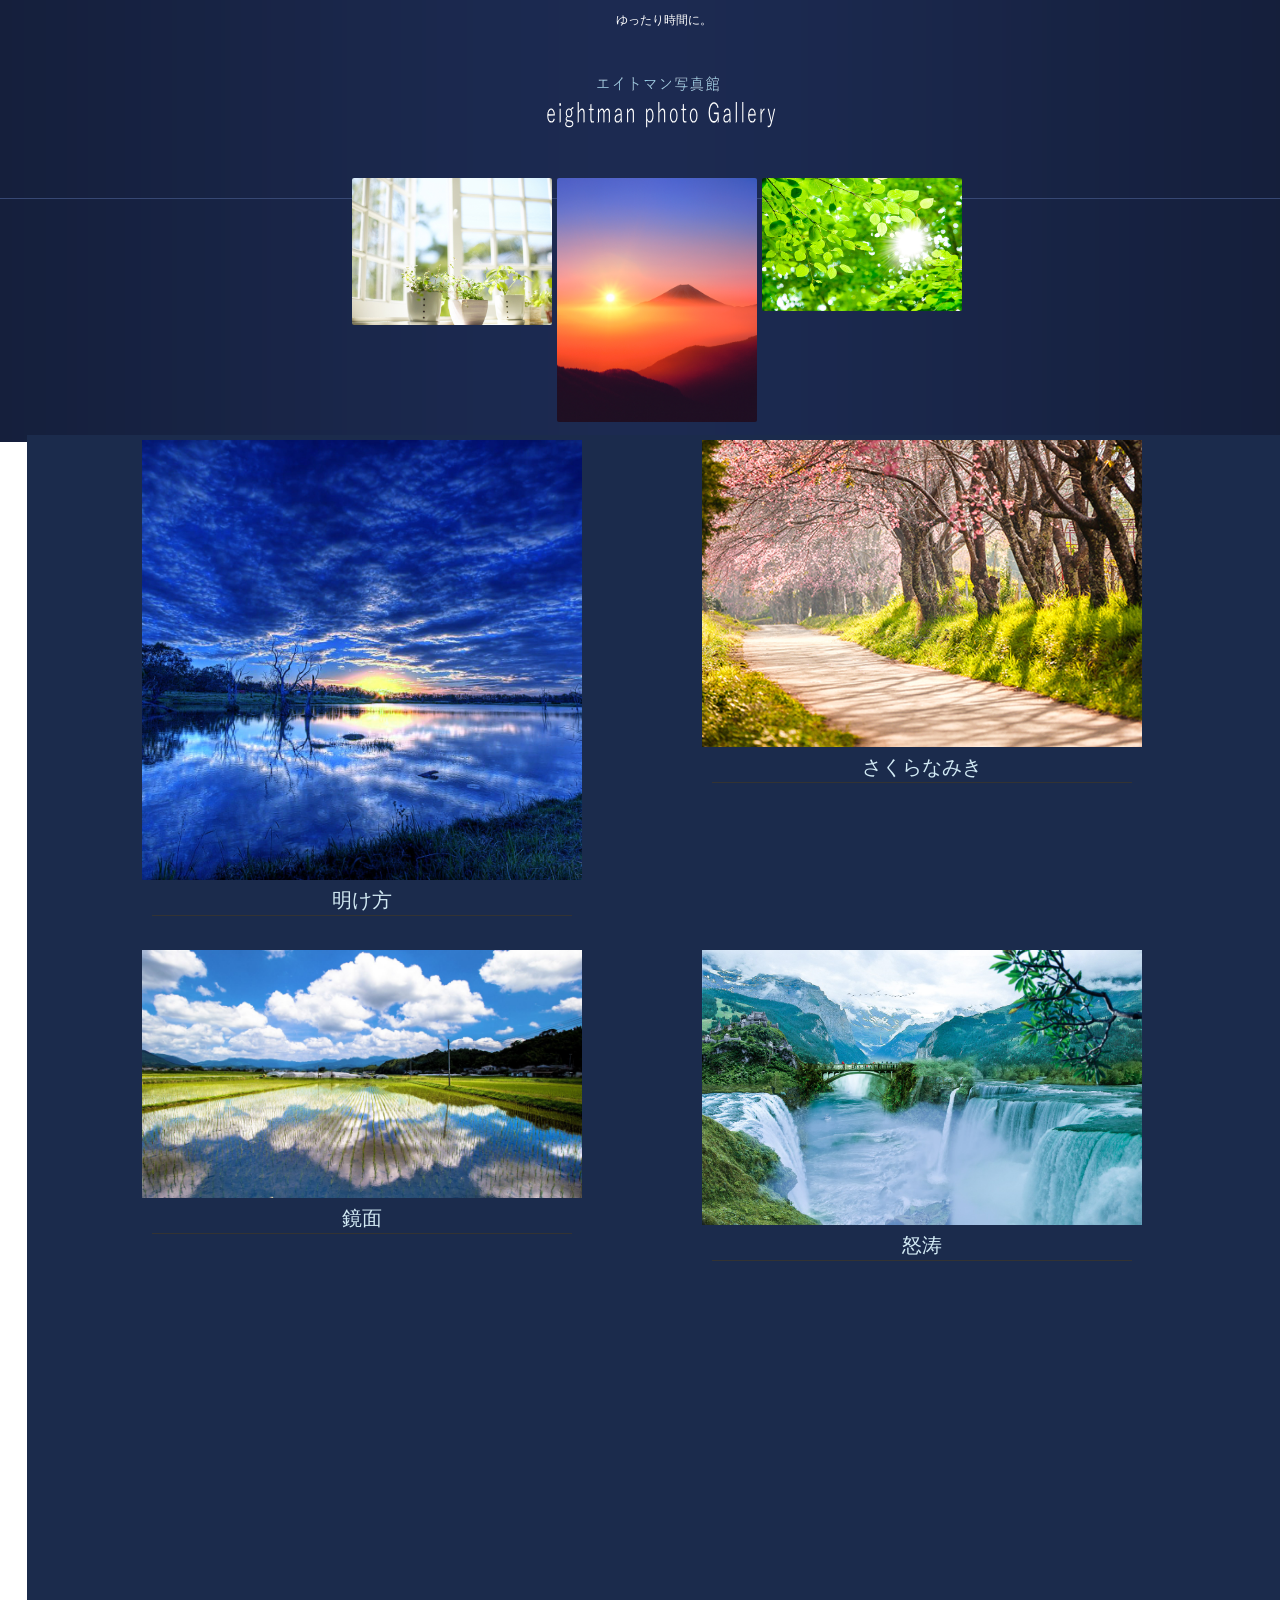
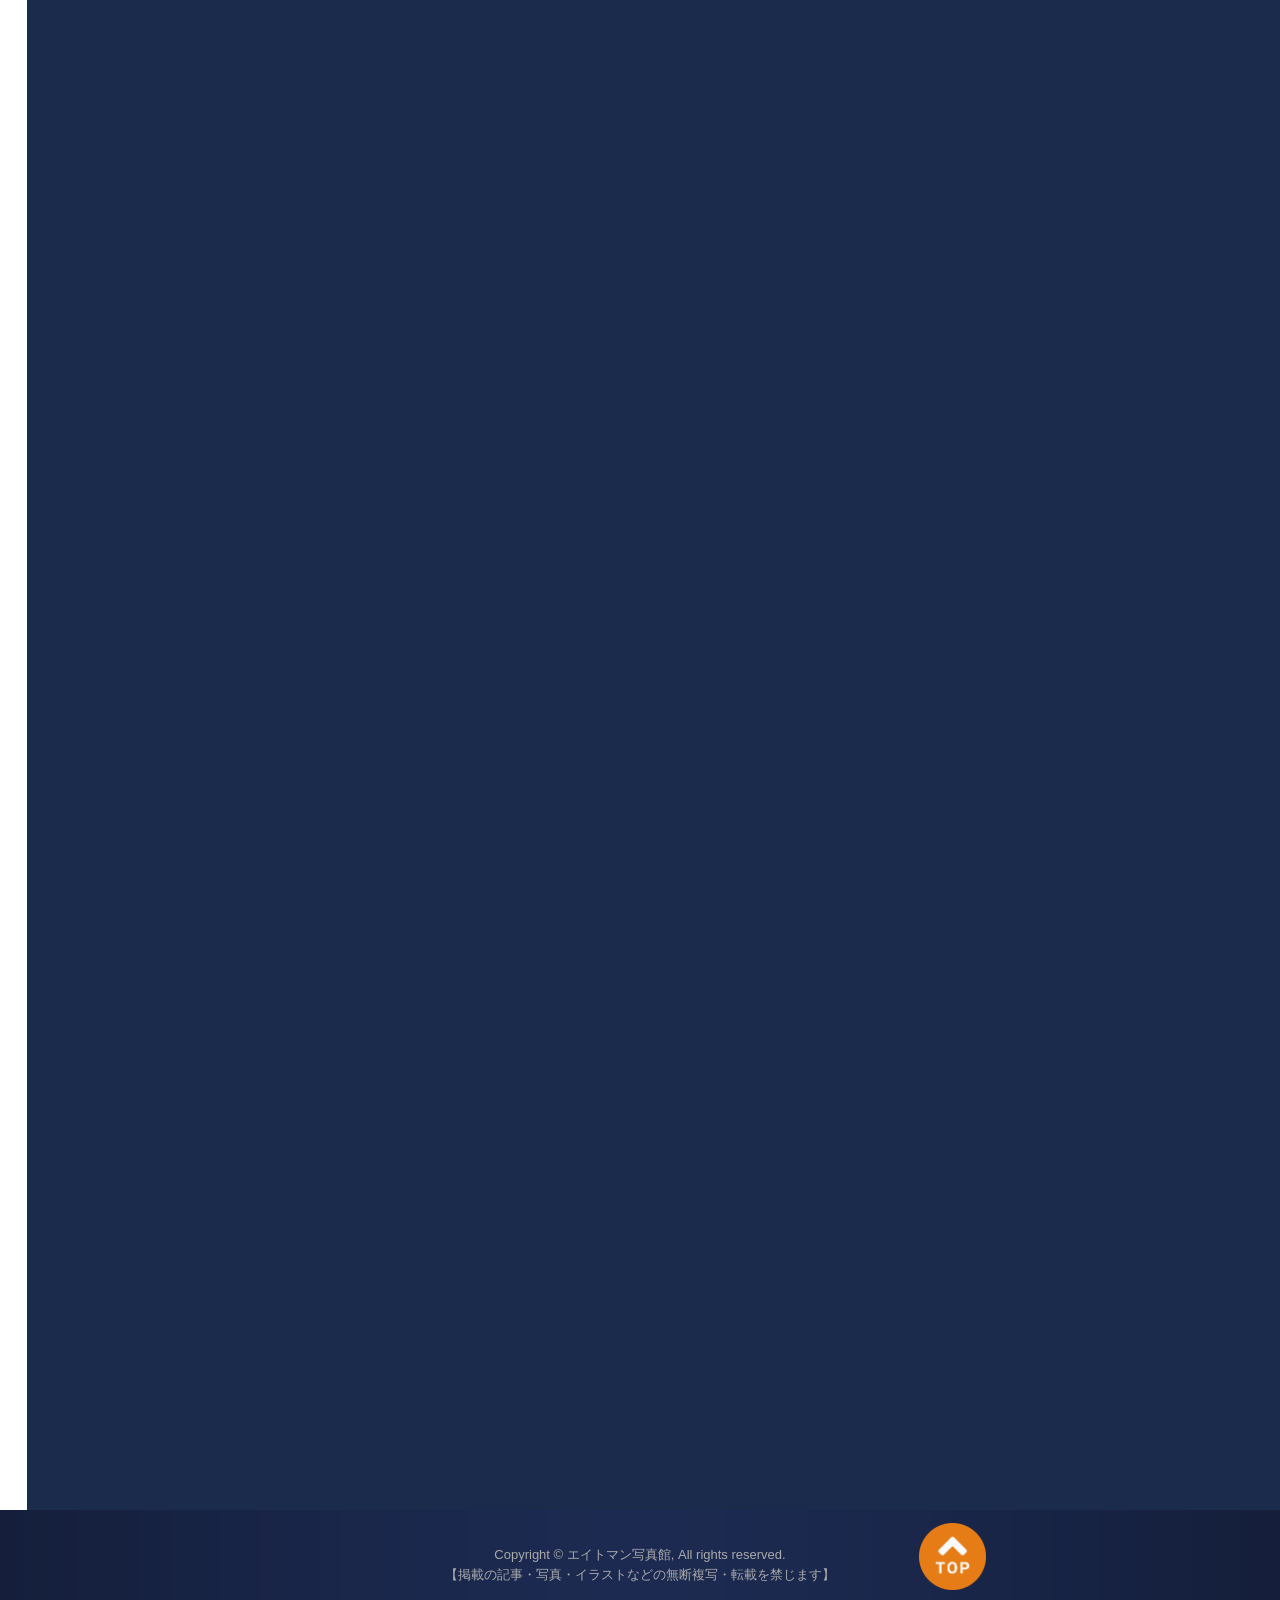
==== index.html @ d645a697 "Add files via upload" ====
<!DOCTYPE html>
<html lang="ja">
<head>
<meta charset="UTF-8">
<meta name="viewport" content="width=device-width, initial-scale=1">
<title>エイトマン写真館 | ゆったり時間に。</title><!--[if lt IE 9]>
<script src="html5.js" type="text/javascript"></script>
<![endif]-->
<script type="text/javascript" src="img/jquery.min.js"></script>
<link rel="stylesheet" type="text/css" href="img/hpb-carousel.css">
<script type="text/javascript" src="img/jquery.bxslider.js"></script> <script><!--
jQuery(function(){jQuery( '#hpb-carousel-list-spb-photo-motion-1' ).bxSlider({ pager: false, controls: false, captions: true, auto: false, ticker: true, maxSlides: 3, slideWidth: 200, slideMargin: 5, speed: 20000 });});
--></script>
<link rel="stylesheet" type="text/css" media="all" href="img/jquery.fs.boxer.css"><script type="text/javascript" src="img/jquery.fs.boxer.min.js"></script> <script type="text/javascript" src="img/masonry.pkgd.min.js"></script> <script type="text/javascript" src="img/imagesloaded.pkgd.min.js"></script> <script><!--
jQuery(function(){
var $container=jQuery('#grid-sp-item-gallery-1');
$container.imagesLoaded(function(){
$container.masonry({
itemSelector: '.item-gallery-item',
columnWidth: '.item-gallery-item',
transitionDuration: '0'
});
});
});
jQuery(function() {
jQuery('.item-gallery-boxer').boxer({
});
});
--></script>
<link rel="stylesheet" type="text/css" href="style.css"></head>
<body class="basic2 home" id="hpb-sp-20-0020-43">
<div id="page" class="site">
<header id="masthead" class="site-header sp-part-top sp-header2" role="banner">
<div id="masthead-inner" class="sp-part-top sp-header-inner">
<div id="sp-site-branding2-1" class="sp-part-top sp-site-branding2">
<h1 class="site-title sp-part-top sp-site-title" id=""><a href="index.html">エイトマン写真館</a></h1>
<h2 class="site-description sp-part-top sp-catchphrase" id="">ゆったり時間に。</h2>
<div class="extra sp-part-top sp-site-branding-extra" style="min-height: 20px" id="sp-site-branding-extra-1"></div></div>
<div id="spb-photo-motion-1" class="sp-part-top sp-photo-motion">
<div id="hpb-carousel-spb-photo-motion-1" class="carousel-ticker" data-base-height="250">
<ul id="hpb-carousel-list-spb-photo-motion-1">
  <li><a><img src="img/11004008937.jpg" alt="" title=""></a> 
  <li><a><img src="img/11076001992.jpg" alt="" title=""></a> 
  <li><a><img src="img/11076003414.jpg" alt="" title=""></a> 
  <li><a><img src="img/11076004075.jpg" alt="" title=""></a> 
  <li><a><img src="img/11076009669.jpg" alt="" title=""></a> 
  <li><a><img src="img/28144009241.jpg" alt="" title=""></a> 
  <li><a><img src="img/28144086661.jpg" alt="" title=""></a> </ul></div></div></div></header>
<div id="main" class="site-main sp-part-top sp-main">
<div id="contenthead" class="sp-part-top sp-content-header">
<div id="sp-item-gallery-1" class="grid sp-part-top sp-item-gallery">
<ul id="grid-sp-item-gallery-1">
  <li class="item-gallery-item">
  <div class="item-gallery-photo"><a class="item-gallery-boxer item-gallery-link" href="il20260919212730/img/image.jpg" title="明け方"><img class="item-gallery-thumbnail" src="il20260919212730/img/image.jpg" alt="明け方"></a> </div>
  <p class="item-gallery-title">明け方</p>
  <p class="item-gallery-content"></p>
  <li class="item-gallery-item">
  <div class="item-gallery-photo"><a class="item-gallery-boxer item-gallery-link" href="il20260919212730/img/image1.jpg" title="さくらなみき"><img class="item-gallery-thumbnail" src="il20260919212730/img/image1.jpg" alt="さくらなみき"></a> </div>
  <p class="item-gallery-title">さくらなみき</p>
  <p class="item-gallery-content"></p>
  <li class="item-gallery-item">
  <div class="item-gallery-photo"><a class="item-gallery-boxer item-gallery-link" href="il20260919212730/img/image2.jpg" title="鏡面"><img class="item-gallery-thumbnail" src="il20260919212730/img/image2.jpg" alt="鏡面"></a> </div>
  <p class="item-gallery-title">鏡面</p>
  <p class="item-gallery-content"></p>
  <li class="item-gallery-item">
  <div class="item-gallery-photo"><a class="item-gallery-boxer item-gallery-link" href="il20260919212730/img/image3.jpg" title="怒涛"><img class="item-gallery-thumbnail" src="il20260919212730/img/image3.jpg" alt="怒涛"></a> </div>
  <p class="item-gallery-title">怒涛</p>
  <p class="item-gallery-content"></p></ul></div></div>
<div id="main-inner">
<div id="primary" class="content-area">
<div id="content" class="site-content sp-part-top sp-content page-toppage" role="main"></div></div></div></div>
<footer id="colophon" class="site-footer sp-part-top sp-footer2" role="contentinfo">
<div id="colophon-inner" class="sp-part-top sp-footer-inner"><a style="display: block" href="#spb-photo-motion-1"><img id="sp-image-1" src="img/top_cta.png" class="sp-part-top sp-image"></a>
<div id="sp-block-container-1" class="sp-part-top sp-block-container">
<p class="copyright paragraph">Copyright &copy; エイトマン写真館, All rights reserved.<br>
【掲載の記事・写真・イラストなどの無断複写・転載を禁じます】</p></div></div></footer></div><script type="text/javascript" src="navigation.js"></script></body></html>
---- img/hpb-carousel.css ----
/** �X���C�_�[�X�^�C�� **/

.carousel-ticker .bx-wrapper{
	position: relative;
	margin: 0px;
	padding: 0;
	*zoom: 1;
}

.carousel-ticker .bx-wrapper img{
	max-width: 100%;
	display: block;
	border-radius: 2px;
}

.carousel-ticker .bx-wrapper{
	background: transparent;
	padding:10px 10px 10px 10px;
}

.carousel-ticker .bx-viewport{
	background: transparent;
}

.carousel-ticker .bx-wrapper .bx-viewport ul{
	padding:0px;
	margin:0px;
}

.carousel-ticker .bx-wrapper .bx-viewport ul li{
	background:none;
	padding: 0px;
	margin: 0px;
}

.carousel-ticker .bx-wrapper .bx-pager,
.carousel-ticker .bx-wrapper .bx-controls-auto{
	position: absolute;
	width: 100%;
	bottom: -30px;
}

.carousel-ticker .bx-wrapper .bxslider{
	margin:0px;
}

.carousel-ticker .bx-wrapper .bx-loading{
	min-height: 50px;
	background: url(bx_loader.gif) center center no-repeat #fff;
	height: 100%;
	width: 100%;
	position: absolute;
	top: 0;
	left: 0;
	z-index: 2000;
}

.carousel-ticker .bx-wrapper .bx-pager{
	text-align: center;
	font-size: .85em;
	font-family: Arial;
	font-weight: bold;
	color: #666;
	padding-top: 20px;
}

.carousel-ticker .bx-wrapper .bx-pager .bx-pager-item,
.carousel-ticker .bx-wrapper .bx-controls-auto .bx-controls-auto-item{
	display: inline-block;
	*zoom: 1;
	*display: inline;
}

.carousel-ticker .bx-wrapper .bx-pager.bx-default-pager a{
	background: #666;
	text-indent: -9999px;
	display: block;
	width: 10px;
	height: 10px;
	margin: 0 5px;
	outline: 0;
}

.carousel-ticker .bx-wrapper .bx-pager.bx-default-pager a:hover,
.carousel-ticker .bx-wrapper .bx-pager.bx-default-pager a.active{
	background: #000;
}

/* DIRECTION CONTROLS (NEXT / PREV) */

.carousel-ticker .bx-wrapper .bx-prev{
	left: 0px;
	background: url(controls.png) no-repeat 0 -32px;
}

.carousel-ticker .bx-wrapper .bx-next{
	right: 0px;
	background: url(controls.png) no-repeat -43px -32px;
}

.carousel-ticker .bx-wrapper .bx-prev:hover{
	background-position: 0 0;
}

.carousel-ticker .bx-wrapper .bx-next:hover{
	background-position: -43px 0;
}

.carousel-ticker .bx-wrapper .bx-controls-direction a{
	position: absolute;
	top: 50%;
	margin-top: -16px;
	outline: 0;
	width: 32px;
	height: 32px;
	text-indent: -9999px;
	z-index: 9999;
}

.carousel-ticker .bx-wrapper .bx-controls-direction a.disabled{
	display: none;
}

.carousel-ticker .bx-wrapper .bx-controls-auto{
	text-align: center;
}

.carousel-ticker .bx-wrapper .bx-controls-auto .bx-start{
	display: block;
	text-indent: -9999px;
	width: 10px;
	height: 11px;
	outline: 0;
	background: url(controls.png) -86px -11px no-repeat;
	margin: 0 3px;
}

.carousel-ticker .bx-wrapper .bx-controls-auto .bx-start:hover,
.carousel-ticker .bx-wrapper .bx-controls-auto .bx-start.active{
	background-position: -86px 0;
}

.carousel-ticker .bx-wrapper .bx-controls-auto .bx-stop{
	display: block;
	text-indent: -9999px;
	width: 9px;
	height: 11px;
	outline: 0;
	background: url(controls.png) -86px -44px no-repeat;
	margin: 0 3px;
}

.carousel-ticker .bx-wrapper .bx-controls-auto .bx-stop:hover,
.carousel-ticker .bx-wrapper .bx-controls-auto .bx-stop.active{
	background-position: -86px -33px;
}

.carousel-ticker .bx-wrapper .bx-controls.bx-has-controls-auto.bx-has-pager .bx-pager{
	text-align: left;
	width: 80%;
}

.carousel-ticker .bx-wrapper .bx-controls.bx-has-controls-auto.bx-has-pager .bx-controls-auto{
	right: 0;
	width: 35px;
}

.carousel-ticker .bx-wrapper .bx-caption{
	position: absolute;
	bottom: 0;
	left: 0;
	background: #f8f8f8;
	width: 100%;
}

.carousel-ticker .bx-wrapper .bx-caption span{
	color: #484848;
	font-family: Arial;
	display: block;
	padding: 5px;
	font-size:8px;
	text-align:center;
}
---- style.css ----
#colophon{
  background-color : #141e3a;
  background-image : url(img/back-01.png);
  background-repeat : repeat-y;
  background-position : center top;
}

#content{
  min-height : 50px;
}

#main{
  background-color : #ffffff;
  border-left-width : 1px;
  border-right-width : 1px;
  border-bottom-width : 1px;
  border-left-style : solid;
  border-right-style : solid;
  border-bottom-style : solid;
  border-left-color : #f1f1f1;
  border-right-color : #f1f1f1;
  border-bottom-color : #f1f1f1;
}

#masthead{
  background-color : #141e3a;
  background-image : url(img/back-01.png);
  background-repeat : repeat-y;
  background-position : center top;
  margin-bottom : 0px !important;
}

#sidebar1{
  padding-left : 15px;
}

#sidebar2{
  padding-right : 15px;
}

.entry-meta{
  padding-top : 0px;
  padding-left : 10px;
  padding-right : 10px;
  padding-bottom : 0px;
}

.screen-reader-text{
  display : none;
}

.sp-block-container{
  padding-top : 0px;
  padding-left : 0px;
  padding-right : 0px;
  padding-bottom : 0px;
}

.sp-block-container > h1{
  font-size : 2.4rem;
}

.sp-block-container > h2{
  font-size : 1.8rem;
}

.sp-block-container > h3{
  font-size : 1.5rem;
}

.sp-block-container > h4{
  font-size : 1.4rem;
}

.sp-block-container > h5{
  font-size : 1.3rem;
}

.sp-block-container > h6{
  font-size : 1.1rem;
}

.sp-block-container > hr{
  border-bottom-color : initial;
  color : #e2e2e2;
  margin-top : 25px;
  margin-left : 0px;
  margin-right : 0px;
  margin-bottom : 30px;
  border-top-width : 1px;
  border-left-width : medium;
  border-right-width : medium;
  border-bottom-width : medium;
  border-top-style : solid;
  border-left-style : none;
  border-right-style : none;
  border-bottom-style : none;
  border-top-color : #e2e2e2;
  border-left-color : initial;
  border-right-color : initial;
  border-bottom-color : initial;
  height : 1px;
}

.sp-block-container > p{
  font-size : 1.3rem;
  line-height : 1.5;
  text-align : justify;
  padding-left : 0.1em;
  padding-right : 0.1em;
  margin-top : 0.5em;
  margin-bottom : 1.5em;
  text-justify : inter-ideograph;
}

.sp-block-container > p.indent{
  padding-left : 1em;
}

.sp-block-container > p.large{
  font-size : 1.2em;
}

.sp-bread-crumb div{
  padding-bottom : 10px;
  margin-top : 10px;
  margin-right : 10px;
  width : auto;
  display : inline-block;
}

.sp-button{
  width : 122px;
}

.sp-button a{
  text-decoration : none;
  text-align : center;
  padding-top : 6px;
  padding-left : 0px;
  padding-right : 0px;
  padding-bottom : 6px;
  border-top-width : 1px;
  border-left-width : 1px;
  border-right-width : 1px;
  border-bottom-width : 1px;
  border-top-style : solid;
  border-left-style : solid;
  border-right-style : solid;
  border-bottom-style : solid;
  border-top-color : #f0f0f0;
  border-left-color : #f0f0f0;
  border-right-color : #f0f0f0;
  border-bottom-color : #f0f0f0;
  border-top-left-radius : 5px 5px;
  border-top-right-radius : 5px 5px;
  border-bottom-right-radius : 5px 5px;
  border-bottom-left-radius : 5px 5px;
  height : 100%;
  display : block;
  box-sizing : border-box;
}

.sp-button a:hover{
  border-top-width : 1px;
  border-left-width : 1px;
  border-right-width : 1px;
  border-bottom-width : 1px;
  border-top-style : solid;
  border-left-style : solid;
  border-right-style : solid;
  border-bottom-style : solid;
  border-top-color : #d8d8d8;
  border-left-color : #d8d8d8;
  border-right-color : #d8d8d8;
  border-bottom-color : #d8d8d8;
}

.sp-column.accordion > .column-label h3::after{
  border-top-width : 5px;
  border-left-width : 6px;
  border-right-width : 6px;
  border-top-style : solid;
  border-left-style : solid;
  border-right-style : solid;
  border-top-color : rgba(255, 255, 255, 0.45);
  border-left-color : transparent;
  border-right-color : transparent;
  width : 0px;
  height : 0px;
  display : block;
  position : absolute;
  top : 0.5em;
  right : 0px;
  content : "";
}

.sp-column.toggled-on > .column-label h3::after{
  display : none;
}

.sp-column.toggled-on > .column-label h3::before{
  border-left-width : 6px;
  border-right-width : 6px;
  border-bottom-width : 5px;
  border-left-style : solid;
  border-right-style : solid;
  border-bottom-style : solid;
  border-left-color : transparent;
  border-right-color : transparent;
  border-bottom-color : rgba(255, 255, 255, 0.45);
  width : 0px;
  height : 0px;
  display : block;
  position : absolute;
  top : 0.5em;
  right : 0px;
  content : "";
}

.sp-column > .column-body{
  padding-top : 5px;
  padding-left : 5px;
  padding-right : 5px;
  padding-bottom : 5px;
}

.sp-definition-list > dd{
  margin-left : 94px;
  margin-bottom : 25px;
}

.sp-definition-list > dt{
  padding-top : 5px;
  padding-left : 25px;
  padding-right : 0px;
  padding-bottom : 5px;
  margin-bottom : 10px;
}

.sp-form input{
  font-size : 1.4rem;
  font-family : "ヒラギノ角ゴ Pro W3", "Hiragino Kaku Gothic Pro", "メイリオ", Meiryo, Osaka, "ＭＳ Ｐゴシック", "MS PGothic", Arial, sans-serif;
}

.sp-form input[type="date"]{
  padding-top : 5px;
  padding-left : 5px;
  padding-right : 5px;
  padding-bottom : 5px;
  width : 90%;
}

.sp-form input[type="radio"]{
  vertical-align : middle;
  width : 20px;
}

.sp-form input[type="submit"]{
  font-size : 1.4rem;
  color : #ffffff;
  background-color : #192547;
  padding-top : 5px;
  padding-left : 15px;
  padding-right : 15px;
  padding-bottom : 5px;
  margin-top : 15px;
  border-top-width : 1px;
  border-left-width : 1px;
  border-right-width : 1px;
  border-bottom-width : 1px;
  border-top-style : solid;
  border-left-style : solid;
  border-right-style : solid;
  border-bottom-style : solid;
  border-top-color : #192547;
  border-left-color : #192547;
  border-right-color : #192547;
  border-bottom-color : #192547;
  width : auto;
  min-width : 100px;
  float : left;
  position : relative;
  cursor : pointer;
}

.sp-form input[type="text"]{
  padding-top : 5px;
  padding-left : 5px;
  padding-right : 5px;
  padding-bottom : 5px;
  width : 90%;
}

.sp-form table{
  border-top-width : 1px;
  border-left-width : 1px;
  border-top-style : solid;
  border-left-style : solid;
  border-top-color : #000000;
  border-left-color : #000000;
  width : 100%;
  border-collapse : collapse;
  border-spacing : 0px 0px;
}

.sp-form td{
  color : #000000;
  background-color : #ffffff;
  padding-top : 5px;
  padding-left : 18px;
  padding-right : 18px;
  padding-bottom : 5px;
  border-right-width : 1px;
  border-bottom-width : 1px;
  border-right-style : solid;
  border-bottom-style : solid;
  border-right-color : #000000;
  border-bottom-color : #000000;
  width : auto;
}

.sp-form textarea{
  font-size : 1.4rem;
  font-family : "ヒラギノ角ゴ Pro W3", "Hiragino Kaku Gothic Pro", "メイリオ", Meiryo, Osaka, "ＭＳ Ｐゴシック", "MS PGothic", Arial, sans-serif;
  padding-top : 5px;
  padding-left : 5px;
  padding-right : 5px;
  padding-bottom : 5px;
  width : 90%;
  height : 150px;
}

.sp-form th{
  font-weight : normal;
  color : #000000;
  background-color : #f4f4f4;
  text-align : left;
  padding-top : 5px;
  padding-left : 18px;
  padding-right : 18px;
  padding-bottom : 5px;
  border-right-width : 1px;
  border-bottom-width : 1px;
  border-right-style : solid;
  border-bottom-style : solid;
  border-right-color : #000000;
  border-bottom-color : #000000;
  width : auto;
  min-width : 50px;
}

.sp-google-map{
  max-width : 100%;
  word-wrap : normal;
}

.sp-google-map img{
  max-width : none !important;
}

.sp-item-gallery.grid > ul > li{
  overflow : hidden;
}

.sp-item-gallery.masonry > ul > li{
  height : auto !important;
}

.sp-item-gallery > ul > li > div img.item-gallery-thumbnail{
  max-width : 100%;
}

.sp-list{
  padding-right : 1em;
  margin-bottom : 1.5em;
  list-style-position : inside;
}

.sp-list > li{
  text-align : justify;
  padding-top : 6px;
  padding-bottom : 6px;
  margin-top : 0px;
  margin-left : 0px;
  margin-right : 0px;
  margin-bottom : 0px;
  text-justify : inter-ideograph;
}

.sp-page-title > h1{
  font-size : 1.8rem;
  font-weight : bold;
}

.sp-part-top{
  display : block;
  position : relative;
  box-sizing : border-box;
}

.sp-part-top:not(table)::after{
  clear : both;
  display : table;
  content : "";
}

.sp-site-branding2 .site-description{
  font-size : 1rem;
  font-weight : normal;
  color : #929292;
}

.sp-site-navigation{
  color : black;
  background-color : white;
}

.sp-site-navigation .menu-toggle{
  display : none;
  cursor : pointer;
}

.sp-site-navigation.vertical{
  font-size : 1.3rem;
  border-top-width : 1px;
  border-bottom-width : 1px;
  border-top-style : solid;
  border-bottom-style : solid;
  border-top-color : #d2c9b8;
  border-bottom-color : #d2c9b8;
  width : 100%;
}

.sp-site-navigation.vertical ul{
  line-height : 30px;
  padding-top : 0px;
  padding-left : 0px;
  padding-right : 0px;
  padding-bottom : 0px;
  margin-top : 0px;
  margin-left : 0px;
  margin-right : 0px;
  margin-bottom : 0px;
  list-style-type : none;
  list-style-position : outside;
}

.sp-site-navigation.vertical ul li.current-menu-ancestor > a{
  color : #ffffff;
  background-color : rgba(0, 0, 0, 0.3);
}

.sp-site-navigation.vertical ul li.current-menu-item > a{
  color : #ffffff;
  background-color : rgba(0, 0, 0, 0.3);
}

.sp-site-navigation.vertical ul li.current_page_ancestor > a{
  color : #ffffff;
  background-color : rgba(0, 0, 0, 0.3);
}

.sp-site-navigation.vertical ul li.current_page_item > a{
  color : #ffffff;
  background-color : rgba(0, 0, 0, 0.3);
}

.sp-site-navigation.vertical ul li > a{
  text-decoration : none;
  padding-top : 10px;
  padding-left : 20px;
  padding-right : 20px;
  padding-bottom : 10px;
  display : block;
}

.sp-site-navigation.vertical ul li > a:active{
  color : #ffffff;
  background-color : rgba(0, 0, 0, 0.3);
}

.sp-site-navigation.vertical ul li > a:hover{
  color : #ffffff;
  background-color : rgba(0, 0, 0, 0.3);
}

.sp-site-navigation.vertical ul ul li > a{
  padding-top : 10px;
  padding-left : 40px;
  padding-right : 40px;
  padding-bottom : 10px;
}

.sp-site-navigation.vertical > ul{
  margin-top : 0px;
  margin-left : auto;
  margin-right : auto;
  margin-bottom : 0px;
  width : 100%;
}

.sp-site-navigation.vertical > ul > li{
  padding-top : 0px;
  padding-left : 0px;
  padding-right : 0px;
  padding-bottom : 0px;
  width : 100%;
}

.sp-site-navigation.vertical > ul > li:hover > ul{
  display : block;
}

.sp-table{
  margin-top : 5px;
  margin-left : auto;
  margin-right : auto;
  margin-bottom : 5px;
  border-top-width : 1px;
  border-left-width : 1px;
  border-top-style : solid;
  border-left-style : solid;
  border-top-color : #d8d8d8;
  border-left-color : #d8d8d8;
  width : 100%;
  display : table;
  border-collapse : collapse;
}

.sp-table > * > tr > td{
  padding-top : 5px;
  padding-left : 8px;
  padding-right : 8px;
  padding-bottom : 5px;
  border-right-width : 1px;
  border-bottom-width : 1px;
  border-right-style : solid;
  border-bottom-style : solid;
  border-right-color : #d8d8d8;
  border-bottom-color : #d8d8d8;
}

.sp-table > * > tr > th{
  padding-top : 5px;
  padding-left : 8px;
  padding-right : 8px;
  padding-bottom : 5px;
  border-right-width : 1px;
  border-bottom-width : 1px;
  border-right-style : solid;
  border-bottom-style : solid;
  border-right-color : #d8d8d8;
  border-bottom-color : #d8d8d8;
}

.sp-table > * > tr > th.col-title{
  background-color : rgba(0, 0, 0, 0.0625);
}

.sp-table > * > tr > th.row-title{
  background-color : rgba(0, 0, 0, 0.0625);
}

.sp-wp-post-list{
  padding-top : 0px;
  padding-left : 0px;
  padding-right : 0px;
  padding-bottom : 0px;
  margin-top : 2em;
  margin-left : 0px;
  margin-right : 0px;
  margin-bottom : 2em;
}

.sp-wp-post-list .navigation-post{
  margin-top : 0.67em;
}

.sp-wp-post-list .navigation-post .nav-next{
  margin-right : 10px;
  float : right;
}

.sp-wp-post-list .navigation-post .nav-previous{
  margin-left : 10px;
  float : left;
}

.sp-wp-post-list .navigation-post::after{
  clear : both;
  display : table;
  content : "";
}

.sp-wp-post-list .navigation-post > h1{
  display : none;
}

.sp-wp-post-list article{
  margin-top : 0px !important;
  margin-left : 10px !important;
  margin-right : 10px !important;
  margin-bottom : 25px !important;
}

.sp-wp-post-list > article{
  margin-top : 0.67em;
  margin-left : 0px;
  margin-right : 0px;
  margin-bottom : 0.67em;
}

.sp-wp-post-list > h3{
  background-color : #f4f4f4;
  background-image : none;
  background-repeat : repeat;
  background-attachment : scroll;
  background-position : 0% 0%;
  background-clip : border-box;
  background-origin : padding-box;
  background-size : auto auto;
}

a{
  color : #1c2a51;
  text-decoration : none;
  outline-width : medium;
  outline-style : none;
  outline-color : black;
}

a:active{
  color : #1c2a51;
  text-decoration : none;
}

a:focus{
  color : #1c2a51;
  text-decoration : underline;
}

a:link{
  color : #1c2a51;
  text-decoration : none;
}

a:visited{
  color : #1c2a51;
  text-decoration : none;
}

a:hover{
  color : #1c2a51;
  text-decoration : underline;
}

article{
  display : block;
}

aside{
  display : block;
}

body{
  font-size : 1.3rem;
  font-family : "ヒラギノ角ゴ Pro W3", "Hiragino Kaku Gothic Pro", "メイリオ", Meiryo, Osaka, "ＭＳ Ｐゴシック", "MS PGothic", Arial, sans-serif;
  line-height : 1.5;
  color : #888888;
  background-color : #ffffff;
  text-align : left;
  padding-top : 0px;
  padding-left : 0px;
  padding-right : 0px;
  padding-bottom : 0px;
  margin-top : 0px;
  margin-left : 0px;
  margin-right : 0px;
  margin-bottom : 0px;
  word-wrap : break-word;
}

details{
  display : block;
}

dl{
  margin-top : 0px;
  box-sizing : border-box;
}

figcaption{
  display : block;
}

figure{
  display : block;
}

footer{
  display : block;
}

h1{
  margin-top : 0px;
  box-sizing : border-box;
}

h2{
  margin-top : 0px;
  box-sizing : border-box;
}

h3{
  margin-top : 0px;
  box-sizing : border-box;
}

h4{
  margin-top : 0px;
  box-sizing : border-box;
}

h5{
  margin-top : 0px;
  box-sizing : border-box;
}

h6{
  margin-top : 0px;
  box-sizing : border-box;
}

header{
  display : block;
}

hgroup{
  display : block;
}

html{
  font-size : 62.5%;
}

main{
  display : block;
}

nav{
  display : block;
  box-sizing : border-box;
}

ol{
  margin-top : 0px;
  box-sizing : border-box;
}

p{
  margin-top : 0px;
  box-sizing : border-box;
}

section{
  display : block;
}

summary{
  display : block;
}

table{
  margin-top : 0px;
  box-sizing : border-box;
}

ul{
  margin-top : 0px;
  margin-left : 0px;
  margin-right : 0px;
  margin-bottom : 0px;
  box-sizing : border-box;
}

@media not screen, screen and (min-width: 569px) {

  #colophon{
    padding-top : 30px;
    padding-left : 0px;
    padding-right : 0px;
    padding-bottom : 10px;
    margin-top : 20px;
  }

  #colophon-inner{
    margin-top : 0px;
    margin-left : auto;
    margin-right : auto;
    margin-bottom : 0px;
    width : 800px;
    box-sizing : content-box;
  }

  #content {
  }

  #contenthead{
    margin-bottom : 30px;
  }

  #main{
    margin-top : 0px;
    margin-left : auto;
    margin-right : auto;
    margin-bottom : 0px;
    width : 800px;
    box-sizing : content-box;
  }

  #masthead{
    margin-bottom : 15px;
  }

  #masthead-inner{
    margin-top : 0px;
    margin-left : auto;
    margin-right : auto;
    margin-bottom : 0px;
    width : 800px;
    box-sizing : content-box;
  }

  #page{
    margin-top : 0px;
    margin-left : auto;
    margin-right : auto;
    margin-bottom : 0px;
    overflow : hidden;
  }

  .sp-google-map{
    width : 400px;
    min-height : 300px;
  }

  .sp-site-branding2{
    padding-top : 20px;
  }

  .sp-site-branding2 .extra{
    width : 50%;
    position : absolute;
    bottom : 0px;
    right : 0px;
  }

  .sp-site-branding2 .extra > p{
    font-size : 1.3rem;
    color : #929292;
    text-align : right;
    padding-top : 0px;
    padding-left : 0px;
    padding-right : 0px;
    padding-bottom : 0px;
    margin-top : 0px;
    margin-left : 0px;
    margin-right : 0px;
    margin-bottom : 0px;
  }

  .sp-site-branding2 .extra > p.indent{
    padding-left : 1em;
  }

  .sp-site-branding2 .extra > p.large{
    font-size : 1.5rem;
  }

  .sp-site-branding2 .site-description{
    text-align : right;
    width : 100%;
    height : auto;
    position : absolute;
    top : 15px;
  }

  .sp-site-branding2 .site-title{
    margin-top : 0px;
    margin-left : 0px;
    margin-right : 0px;
    margin-bottom : 0px;
    height : 66px;
    float : left;
  }

  .sp-site-branding2 .site-title a{
    height : 100%;
    display : block;
  }

  .sp-site-navigation.horizontal ul{
    padding-top : 0px;
    padding-left : 0px;
    padding-right : 0px;
    padding-bottom : 0px;
    margin-top : 0px;
    margin-left : 0px;
    margin-right : 0px;
    margin-bottom : 0px;
    list-style-type : none;
    list-style-position : outside;
  }

  .sp-site-navigation.horizontal ul li.current-menu-ancestor > a{
    color : #ffffff;
    background-color : rgba(0, 0, 0, 0.3);
  }

  .sp-site-navigation.horizontal ul li.current-menu-item > a{
    color : #ffffff;
    background-color : rgba(0, 0, 0, 0.3);
  }

  .sp-site-navigation.horizontal ul li.current_page_ancestor > a{
    color : #ffffff;
    background-color : rgba(0, 0, 0, 0.3);
  }

  .sp-site-navigation.horizontal ul li.current_page_item > a{
    color : #ffffff;
    background-color : rgba(0, 0, 0, 0.3);
  }

  .sp-site-navigation.horizontal ul li > a{
    text-decoration : none;
  }

  .sp-site-navigation.horizontal ul li > a:active{
    color : #ffffff;
    background-color : rgba(0, 0, 0, 0.3);
  }

  .sp-site-navigation.horizontal ul li > a:hover{
    color : #ffffff;
    background-color : rgba(0, 0, 0, 0.3);
  }

  .sp-site-navigation.horizontal ul ul{
    border-bottom-color : initial;
    background-color : #ffffff;
    border-top-width : 1px;
    border-left-width : 1px;
    border-right-width : 1px;
    border-bottom-width : medium;
    border-top-style : solid;
    border-left-style : solid;
    border-right-style : solid;
    border-bottom-style : none;
    border-top-color : #3c3f53;
    border-left-color : #3c3f53;
    border-right-color : #3c3f53;
    border-bottom-color : initial;
    width : auto;
    min-width : 150px;
    display : none;
    position : absolute;
    top : 100%;
    left : 0px;
    z-index : 9999;
  }

  .sp-site-navigation.horizontal ul ul li{
    border-bottom-width : 1px;
    border-bottom-style : solid;
    border-bottom-color : #3c3f53;
    width : 100%;
    white-space : nowrap;
  }

  .sp-site-navigation.horizontal ul ul li > a{
    padding-top : 5px;
    padding-left : 1em;
    padding-right : 1em;
    padding-bottom : 5px;
    display : block;
  }

  .sp-site-navigation.horizontal > ul::after{
    clear : both;
    display : table;
    content : "";
  }

  .sp-site-navigation.horizontal > ul > li{
    float : left;
    position : relative;
  }

  .sp-site-navigation.horizontal > ul > li:hover{
    position : relative;
  }

  .sp-site-navigation.horizontal > ul > li:hover > ul{
    display : block;
  }

  .sp-site-navigation.horizontal > ul > li > a{
    padding-top : 0.5em;
    padding-left : 2em;
    padding-right : 2em;
    padding-bottom : 0.5em;
    display : block;
  }

  .sp-site-navigation.minimal{
    text-align : center;
    margin-top : 0px;
    margin-left : auto;
    margin-right : auto;
    margin-bottom : 20px;
  }

  .sp-site-navigation.minimal ul{
    padding-top : 0px;
    padding-left : 0px;
    padding-right : 0px;
    padding-bottom : 0px;
    margin-top : 0px;
    margin-left : 0px;
    margin-right : 0px;
    margin-bottom : 0px;
    list-style-type : none;
    list-style-position : outside;
  }

  .sp-site-navigation.minimal ul li:last-child{
    margin-right : 0px;
  }

  .sp-site-navigation.minimal ul li > a:active{
    text-decoration : underline;
  }

  .sp-site-navigation.minimal ul li > a:hover{
    text-decoration : underline;
  }

  .sp-site-navigation.minimal > ul li{
    margin-right : 10px;
    display : inline;
  }

  .sp-site-navigation.minimal > ul ul{
    margin-left : 10px;
    display : inline;
  }

  .sp-yahoo-map{
    width : 400px;
    min-height : 300px;
  }

  body{
    min-width : 800px;
  }
}

@media not screen, screen and (min-width: 569px) {

  #content{
    width : 800px;
  }

  #contenthead{
    width : 800px;
  }
}

@media screen and (max-width: 568px) {

  #colophon{
    padding-top : 20px;
    padding-left : 10px;
    padding-right : 10px;
    padding-bottom : 20px;
  }

  #content{
    padding-top : 0px;
    padding-left : 10px;
    padding-right : 10px;
    padding-bottom : 0px;
    min-height : 50px;
  }

  #contenthead{
    margin-bottom : 20px;
  }

  #main{
    border-bottom-color : initial;
    border-top-width : medium;
    border-left-width : medium;
    border-right-width : medium;
    border-bottom-width : medium;
    border-top-style : none;
    border-left-style : none;
    border-right-style : none;
    border-bottom-style : none;
  }

  #sidebar1{
    padding-left : 0px;
  }

  #sidebar2{
    padding-right : 0px;
  }

  *{
    box-sizing : border-box;
  }

  .sp-block-container{
    padding-top : 0px;
    padding-left : 5px;
    padding-right : 5px;
    padding-bottom : 0px;
  }

  .sp-bread-crumb{
    padding-left : 10px;
    padding-right : 10px;
  }

  .sp-definition-list > dd{
    margin-left : 20px;
  }

  .sp-form input{
    width : 90%;
  }

  .sp-form input[type="submit"] {
  }

  .sp-form table{
    border-top-width : 1px;
    border-top-style : solid;
    border-top-color : #d8d8d8;
  }

  .sp-form td{
    width : auto;
    display : block;
  }

  .sp-form textarea{
    width : 90%;
  }

  .sp-form th{
    width : auto;
    display : block;
  }

  .sp-google-map{
    width : 100%;
    min-height : 300px;
  }

  .sp-image{
    max-width : 100%;
    height : auto;
  }

  .sp-site-branding2 .extra{
    padding-top : 5px;
  }

  .sp-site-branding2 .extra > p{
    font-size : 1rem;
    color : #929292;
    text-align : left;
    padding-top : 0px;
    padding-left : 10px;
    padding-right : 10px;
    padding-bottom : 0px;
    margin-top : 0px;
    margin-left : 0px;
    margin-right : 0px;
    margin-bottom : 0px;
    width : 100%;
  }

  .sp-site-branding2 .site-description{
    text-align : center;
  }

  .sp-site-branding2 .site-title{
    text-align : center;
  }

  .sp-site-navigation .menu-toggle{
    background-color : rgba(0, 0, 0, 0.3);
    padding-top : 10px;
    padding-left : 10px;
    padding-right : 10px;
    padding-bottom : 10px;
    margin-top : 0px;
    margin-left : 0px;
    margin-right : 0px;
    margin-bottom : 0px;
    cursor : pointer;
  }

  .sp-site-navigation ul{
    list-style-type : none;
    list-style-position : outside;
  }

  .sp-site-navigation.button-menu .menu-toggle{
    display : block;
  }

  .sp-site-navigation.button-menu ul ul{
    display : block;
  }

  .sp-site-navigation.button-menu ul.toggled-on{
    display : block;
  }

  .sp-site-navigation.button-menu > ul{
    display : none;
  }

  .sp-site-navigation.horizontal{
    padding-top : 0px;
    margin-top : 10px;
    position : relative;
  }

  .sp-site-navigation.horizontal ul{
    background-color : #ffffff;
    padding-top : 0px;
    padding-left : 0px;
    padding-right : 0px;
    padding-bottom : 0px;
    width : auto;
    height : auto;
  }

  .sp-site-navigation.horizontal ul li{
    padding-left : 0px;
    border-left-width : 0px;
    width : auto;
    float : none;
  }

  .sp-site-navigation.horizontal ul li.current-menu-ancestor > a{
    color : #ffffff;
    background-color : rgba(0, 0, 0, 0.3);
  }

  .sp-site-navigation.horizontal ul li.current-menu-item > a{
    color : #ffffff;
    background-color : rgba(0, 0, 0, 0.3);
  }

  .sp-site-navigation.horizontal ul li.current_page_ancestor > a{
    color : #ffffff;
    background-color : rgba(0, 0, 0, 0.3);
  }

  .sp-site-navigation.horizontal ul li.current_page_item > a{
    color : #ffffff;
    background-color : rgba(0, 0, 0, 0.3);
  }

  .sp-site-navigation.horizontal ul li > a{
    line-height : 24px;
    padding-top : 8px;
    padding-left : 25px;
    padding-right : 10px;
    padding-bottom : 7px;
    float : none;
    display : block;
  }

  .sp-site-navigation.horizontal ul li > a:active{
    color : #ffffff;
    background-color : rgba(0, 0, 0, 0.3);
  }

  .sp-site-navigation.horizontal ul li > a:hover{
    color : #ffffff;
    background-color : rgba(0, 0, 0, 0.3);
  }

  .sp-site-navigation.horizontal ul ul{
    border-bottom-color : initial;
    background-color : transparent;
    border-top-width : medium;
    border-left-width : medium;
    border-right-width : medium;
    border-bottom-width : medium;
    border-top-style : none;
    border-left-style : none;
    border-right-style : none;
    border-bottom-style : none;
    border-top-color : initial;
    border-left-color : initial;
    border-right-color : initial;
    border-bottom-color : initial;
    width : auto;
    min-width : 150px;
    display : block;
    position : relative;
    top : 100%;
    left : 0px;
    z-index : 9999;
  }

  .sp-site-navigation.horizontal ul ul li{
    border-bottom-color : initial;
    border-bottom-width : medium;
    border-bottom-style : none;
    border-bottom-color : initial;
  }

  .sp-site-navigation.horizontal ul ul li > a{
    border-bottom-color : initial;
    padding-top : 8px;
    padding-left : 50px;
    padding-right : 50px;
    padding-bottom : 8px;
    border-bottom-width : medium;
    border-bottom-style : none;
    border-bottom-color : initial;
  }

  .sp-site-navigation.minimal{
    text-align : center;
    margin-bottom : 20px;
  }

  .sp-site-navigation.minimal ul{
    padding-top : 0px;
    padding-left : 0px;
    padding-right : 0px;
    padding-bottom : 0px;
    margin-top : 0px;
    margin-left : 0px;
    margin-right : 0px;
    margin-bottom : 0px;
    list-style-type : none;
    list-style-position : outside;
  }

  .sp-site-navigation.minimal ul li{
    display : block;
  }

  .sp-site-navigation.minimal ul li > a{
    display : block;
  }

  .sp-site-navigation.minimal ul li > a:hover{
    text-decoration : underline;
  }

  .sp-table{
    display : block;
    overflow-x : auto;
  }

  .sp-yahoo-map{
    width : 100%;
    min-height : 300px;
  }

  embed{
    max-width : 100%;
  }
}

.page-toppage#content #page-content, #sp-block-container-1{
  padding-top : 0px;
  padding-left : 10px;
  padding-right : 10px;
  padding-bottom : 0px;
  margin-bottom : 20px;
}

.page-toppage#content #page-content > h1, #sp-block-container-1 > h1{
  font-size : 1.4rem;
  line-height : 1.4;
  color : #555555;
  background-color : #ffffff;
  padding-top : 15px;
  padding-left : 20px;
  padding-right : 20px;
  padding-bottom : 15px;
  margin-left : -10px;
  margin-right : -10px;
  margin-bottom : 20px;
  border-top-width : 2px;
  border-bottom-width : 1px;
  border-top-style : solid;
  border-bottom-style : solid;
  border-top-color : #eeeeee;
  border-bottom-color : #eeeeee;
  clear : both;
}

.page-toppage#content #page-content > h2, #sp-block-container-1 > h2{
  font-size : 1.3rem;
  line-height : 1.4;
  color : #555555;
  background-color : #ffffff;
  padding-top : 15px;
  padding-left : 20px;
  padding-right : 20px;
  padding-bottom : 15px;
  margin-left : -10px;
  margin-right : -10px;
  margin-bottom : 20px;
  border-bottom-width : 1px;
  border-bottom-style : solid;
  border-bottom-color : #eeeeee;
  clear : both;
}

.page-toppage#content #page-content > h3, #sp-block-container-1 > h3{
  font-size : 1.4rem;
  line-height : 1.4;
  color : #777777;
  background-color : #ffffff;
  padding-top : 15px;
  padding-left : 20px;
  padding-right : 20px;
  padding-bottom : 15px;
  margin-left : -10px;
  margin-right : -10px;
  margin-bottom : 20px;
  border-top-width : 1px;
  border-left-width : 1px;
  border-right-width : 1px;
  border-bottom-width : 1px;
  border-top-style : solid;
  border-left-style : solid;
  border-right-style : solid;
  border-bottom-style : solid;
  border-top-color : #eeeeee;
  border-left-color : #eeeeee;
  border-right-color : #eeeeee;
  border-bottom-color : #eeeeee;
  clear : both;
}

.page-toppage#content #page-content > h4, #sp-block-container-1 > h4{
  font-size : 1.3rem;
  line-height : 1.4;
  color : #777777;
  background-color : #ffffff;
  padding-top : 15px;
  padding-left : 20px;
  padding-right : 20px;
  padding-bottom : 15px;
  margin-left : -10px;
  margin-right : -10px;
  margin-bottom : 20px;
  border-top-width : 1px;
  border-left-width : 1px;
  border-right-width : 1px;
  border-bottom-width : 1px;
  border-top-style : solid;
  border-left-style : solid;
  border-right-style : solid;
  border-bottom-style : solid;
  border-top-color : #eeeeee;
  border-left-color : #eeeeee;
  border-right-color : #eeeeee;
  border-bottom-color : #eeeeee;
  clear : both;
}

.page-toppage#content #page-content > h5, #sp-block-container-1 > h5{
  font-size : 1.3rem;
  line-height : 1.4;
  color : #999999;
  background-color : #ffffff;
  padding-top : 15px;
  padding-left : 20px;
  padding-right : 20px;
  padding-bottom : 15px;
  margin-left : -10px;
  margin-right : -10px;
  margin-bottom : 20px;
  border-top-width : 1px;
  border-top-style : solid;
  border-top-color : #dddddd;
  clear : both;
}

.page-toppage#content #page-content > h6, #sp-block-container-1 > h6{
  font-size : 1.3rem;
  line-height : 1.4;
  color : #999999;
  background-color : #ffffff;
  padding-top : 15px;
  padding-left : 20px;
  padding-right : 20px;
  padding-bottom : 15px;
  margin-left : -10px;
  margin-right : -10px;
  margin-bottom : 20px;
  clear : both;
}

.page-toppage#content #page-content > hr, #sp-block-container-1 > hr{
  margin-top : 25px;
  margin-left : -10px;
  margin-right : -10px;
  margin-bottom : 25px;
  border-top-width : 1px;
  border-left-width : medium;
  border-right-width : medium;
  border-bottom-width : medium;
  border-top-style : solid;
  border-left-style : none;
  border-right-style : none;
  border-bottom-style : none;
  border-top-color : #dddddd;
  border-left-color : #dddddd;
  border-right-color : initial;
  border-bottom-color : #dddddd;
}

.page-toppage#content #page-content > p, #sp-block-container-1 > p{
  text-align : left;
  margin-top : 5px;
  margin-left : 0px;
  margin-right : 0px;
  margin-bottom : 20px;
}

#sp-image-1{
  max-width : 100%;
}

#sp-site-branding2-1{
  padding-top : 50px;
  padding-left : 1000px;
  padding-right : 1000px;
  margin-left : -1000px;
  margin-right : -1000px;
  border-bottom-width : 1px;
  border-bottom-style : solid;
  border-bottom-color : #374874;
  width : auto;
}

#sp-site-branding2-1 .extra{
  text-align : center;
  width : 100%;
  position : relative;
  top : 0px;
  right : 0px;
}

#sp-site-branding2-1 .extra > p{
  font-size : 1.2rem;
  font-weight : normal;
  color : #ffffff;
  text-align : center;
}

#sp-site-branding2-1 .site-description{
  font-size : 1.2rem;
  font-weight : normal;
  color : #ffffff;
  text-align : center;
  margin-top : 0px;
  margin-left : 0px;
  margin-right : 0px;
  margin-bottom : 0px;
  width : 100%;
  position : absolute;
  top : 10px;
  left : 0px;
}

#sp-site-branding2-1 .site-title{
  background-image : url(img/site-logo.png);
  background-repeat : no-repeat;
  background-position : center center;
  text-align : center;
  margin-top : 0px;
  margin-left : auto;
  margin-right : auto;
  margin-bottom : 0px;
  width : 290px;
  height : 60px;
  float : none;
  display : block;
}

#sp-site-branding2-1 .site-title a{
  text-indent : -9999px;
  overflow : hidden;
}

@media screen and (max-width: 568px) {

  #sp-site-branding2-1{
    padding-top : 50px;
    padding-left : 10px;
    padding-right : 10px;
    padding-bottom : 0px;
    margin-top : 0px;
    margin-left : 0px;
    margin-right : 0px;
    margin-bottom : 0px;
  }

  #sp-site-branding2-1 .extra{
    padding-top : 0px;
    padding-left : 0px;
    padding-right : 0px;
    padding-bottom : 0px;
  }

  #sp-site-branding2-1 .site-description{
    padding-top : 0px;
    padding-left : 10px;
    padding-right : 10px;
    padding-bottom : 0px;
    width : 100%;
    position : absolute;
    top : 5px;
    left : 0px;
  }

  #sp-site-branding2-1 .site-title{
    background-size : contain;
    text-align : left;
    margin-top : 0px;
    margin-left : auto;
    margin-right : auto;
    margin-bottom : 0px;
    width : 100%;
    height : 60px;
    float : none;
    overflow : hidden;
  }

  #sp-site-branding2-1 .site-title a{
    display : block;
  }
}

#breadcrumb-list{
  color : #1c2a51;
  background-color : #eeeeee;
  padding-top : 0px;
  padding-left : 1000px;
  padding-right : 1000px;
  padding-bottom : 0px;
  margin-left : -1000px;
  margin-right : -1000px;
}

#breadcrumb-list div{
  padding-top : 5px;
  padding-bottom : 10px;
  position : relative;
  z-index : 10;
}

#breadcrumb-list div a{
  color : #c9c67d;
}

@media screen and (max-width: 568px) {

  #breadcrumb-list{
    background-color : transparent;
    background-image : none;
    background-repeat : repeat;
    background-attachment : scroll;
    background-position : 0% 0%;
    background-clip : border-box;
    background-origin : padding-box;
    background-size : auto auto;
    padding-top : 0px;
    padding-left : 10px;
    padding-right : 10px;
    padding-bottom : 0px;
    margin-top : 0px;
    margin-left : 0px;
    margin-right : 0px;
    margin-bottom : 0px;
    border-top-width : medium;
    border-left-width : medium;
    border-right-width : medium;
    border-bottom-width : medium;
    border-top-style : none;
    border-left-style : none;
    border-right-style : none;
    border-bottom-style : none;
    border-top-color : initial;
    border-left-color : initial;
    border-right-color : initial;
    border-bottom-color : initial;
  }
}

#sp-item-gallery-1 > ul{
  padding-top : 0px;
  padding-left : 0px;
  padding-right : 0px;
  padding-bottom : 0px;
  margin-top : 0px;
  margin-left : 0px;
  margin-right : 0px;
  margin-bottom : 0px;
  width : 100%;
  list-style-type : none;
  list-style-position : outside;
}

#sp-item-gallery-1 > ul > li{
  font-size : 0.9em;
  color : #333333;
  background-color : #ffffff;
  text-align : left;
  padding-top : 0px;
  padding-left : 0px;
  padding-right : 0px;
  padding-bottom : 0px;
  margin-top : 5px;
  margin-left : 5px;
  margin-right : 5px;
  margin-bottom : 5px;
  border-top-width : medium;
  border-left-width : medium;
  border-right-width : medium;
  border-bottom-width : medium;
  border-top-style : none;
  border-left-style : none;
  border-right-style : none;
  border-bottom-style : none;
  border-top-color : initial;
  border-left-color : initial;
  border-right-color : initial;
  border-bottom-color : initial;
  border-top-left-radius : 0px 0px;
  border-top-right-radius : 0px 0px;
  border-bottom-right-radius : 0px 0px;
  border-bottom-left-radius : 0px 0px;
  width : 160px;
  height : 350px;
  float : left;
  overflow : hidden;
  box-sizing : border-box;
}

#sp-item-gallery-1> ul> li a:hover.item-gallery-link img {
  opacity: 0.6;
}

#sp-item-gallery-1 > ul > li > div img.item-gallery-thumbnail{
  border-top-width : medium;
  border-left-width : medium;
  border-right-width : medium;
  border-bottom-width : medium;
  border-top-style : none;
  border-left-style : none;
  border-right-style : none;
  border-bottom-style : none;
  border-top-color : initial;
  border-left-color : initial;
  border-right-color : initial;
  border-bottom-color : initial;
  width : 100%;
  display : block;
}

#sp-item-gallery-1 > ul > li > p{
  margin-top : 5px;
  margin-left : 0px;
  margin-right : 0px;
  margin-bottom : 0px;
}

#sp-item-gallery-1 > ul > li > p.item-gallery-content{
  padding-top : 0px;
  padding-left : 10px;
  padding-right : 10px;
  padding-bottom : 0px;
}

#sp-item-gallery-1 > ul > li > p.item-gallery-icons{
  text-align : center;
  width : 100%;
  min-height : 20px;
}

#sp-item-gallery-1 > ul > li > p.item-gallery-icons .item-gallery-icon-new{
  background-color : #f06060;
  background-image : none,url(img/item-gallery-icon1.png);
  background-repeat : repeat, no-repeat;
  background-attachment : scroll, scroll;
  background-position : 0% 0%, center 50%;
  background-clip : border-box, border-box;
  background-origin : padding-box, padding-box;
  background-size : auto auto, auto auto;
  width : 26px;
}

#sp-item-gallery-1 > ul > li > p.item-gallery-icons .item-gallery-icon-popular{
  background-color : #04bfbf;
  background-image : none,url(img/item-gallery-icon2.png);
  background-repeat : repeat, no-repeat;
  background-attachment : scroll, scroll;
  background-position : 0% 0%, center 50%;
  background-clip : border-box, border-box;
  background-origin : padding-box, padding-box;
  background-size : auto auto, auto auto;
  width : 42px;
}

#sp-item-gallery-1 > ul > li > p.item-gallery-icons .item-gallery-icon-recomend{
  background-color : #e6a408;
  background-image : none,url(img/item-gallery-icon3.png);
  background-repeat : repeat, no-repeat;
  background-attachment : scroll, scroll;
  background-position : 0% 0%, center 50%;
  background-clip : border-box, border-box;
  background-origin : padding-box, padding-box;
  background-size : auto auto, auto auto;
  width : 38px;
}

#sp-item-gallery-1 > ul > li > p.item-gallery-icons .item-gallery-icon-sale{
  background-color : #0a7bb5;
  background-image : none,url(img/item-gallery-icon4.png);
  background-repeat : repeat, no-repeat;
  background-attachment : scroll, scroll;
  background-position : 0% 0%, center 50%;
  background-clip : border-box, border-box;
  background-origin : padding-box, padding-box;
  background-size : auto auto, auto auto;
  margin-right : 0px;
  width : 29px;
}

#sp-item-gallery-1 > ul > li > p.item-gallery-icons span{
  line-height : 12px;
  text-align : center;
  margin-right : 2px;
  border-top-left-radius : 3px 3px;
  border-top-right-radius : 3px 3px;
  border-bottom-right-radius : 3px 3px;
  border-bottom-left-radius : 3px 3px;
  height : 12px;
  display : inline-block;
}

#sp-item-gallery-1 > ul > li > p.item-gallery-icons + p.item-gallery-price{
  margin-top : 0px;
}

#sp-item-gallery-1 > ul > li > p.item-gallery-price{
  color : #333333;
  text-align : left;
  padding-left : 5px;
  width : 100%;
  white-space : nowrap;
  overflow : hidden;
  text-overflow : ellipsis;
  word-wrap : normal;
}

#sp-item-gallery-1 > ul > li > p.item-gallery-price .item-gallery-price-after{
  font-size : small;
  color : #9396a6;
  margin-left : 5px;
}

#sp-item-gallery-1 > ul > li > p.item-gallery-price .item-gallery-price-before{
  color : #9396a6;
  margin-right : 5px;
}

#sp-item-gallery-1 > ul > li > p.item-gallery-title{
  font-size : 1.2em;
  line-height : 1.5em;
  color : #333333;
  text-align : center;
  margin-left : 10px;
  margin-right : 10px;
  border-bottom-width : 1px;
  border-bottom-style : solid;
  border-bottom-color : #333333;
  white-space : nowrap;
  overflow : hidden;
  text-overflow : ellipsis;
  word-wrap : normal;
}

#sp-item-gallery-1 > ul > li > p:last-child{
  margin-bottom : 10px;
}

#sp-block-container-1{
  padding-top : 0px;
  padding-left : 0px;
  padding-right : 0px;
  padding-bottom : 0px;
  margin-top : 0px;
  margin-left : 0px;
  margin-right : 0px;
  margin-bottom : 0px;
}

#sp-block-container-1 > p.copyright{
  color : #aaaaaa;
  text-align : center;
}

#sp-item-gallery-1{
  background-color : #1b2b4c;
  background-position : center top;
}

#sp-item-gallery-1 > ul > li{
  background-color : #1b2b4c;
  background-image : none;
  background-position : center top;
  padding-top : 0px;
  padding-left : 110px;
  padding-right : 0px;
  padding-bottom : 0px;
  width : 550px;
  height : 500px;
  overflow : visible;
}

#sp-item-gallery-1 > ul > li p.item-gallery-title{
  font-size : 2rem;
  font-family : "游ゴシック";
  color : #d2eaf4;
}

#sp-site-branding2-1 .site-title{
  background-image : url(img/site-logo6.png);
}

#sp-site-branding2-1 > .site-title a{
  font-size : 2rem;
  color : #869fd5;
}

@media not screen, screen and (min-width: 569px) {

  #sp-image-1{
    width : 67px;
    height : 67px;
    float : none;
    position : absolute;
    top : -22px;
    bottom : auto;
    right : auto;
    left : 679px;
  }

  #sp-item-gallery-1{
    margin-top : -7px;
    margin-left : -213px;
    margin-right : -294px;
    margin-bottom : -103px;
    width : 1455px;
    height : 9999px;
    min-height : 12277px;
  }

  #sp-site-branding2-1{
    margin-left : -976px;
    margin-right : -693px;
    margin-bottom : -31px;
    min-height : 199px;
  }

  #sp-site-branding2-1 > .extra{
    min-height : 76px;
  }

  #sp-site-branding2-1 > .site-description{
    top : 11px;
    bottom : auto;
    right : auto;
    left : 165px;
  }

  #sp-site-branding2-1 > .site-title{
    margin-left : -176px;
    margin-right : 281px;
    width : 1151px;
    height : 100px;
  }

  #spb-photo-motion-1{
    margin-left : -123px;
    margin-right : 173px;
    width : 1079px;
    height : 274px;
  }
}
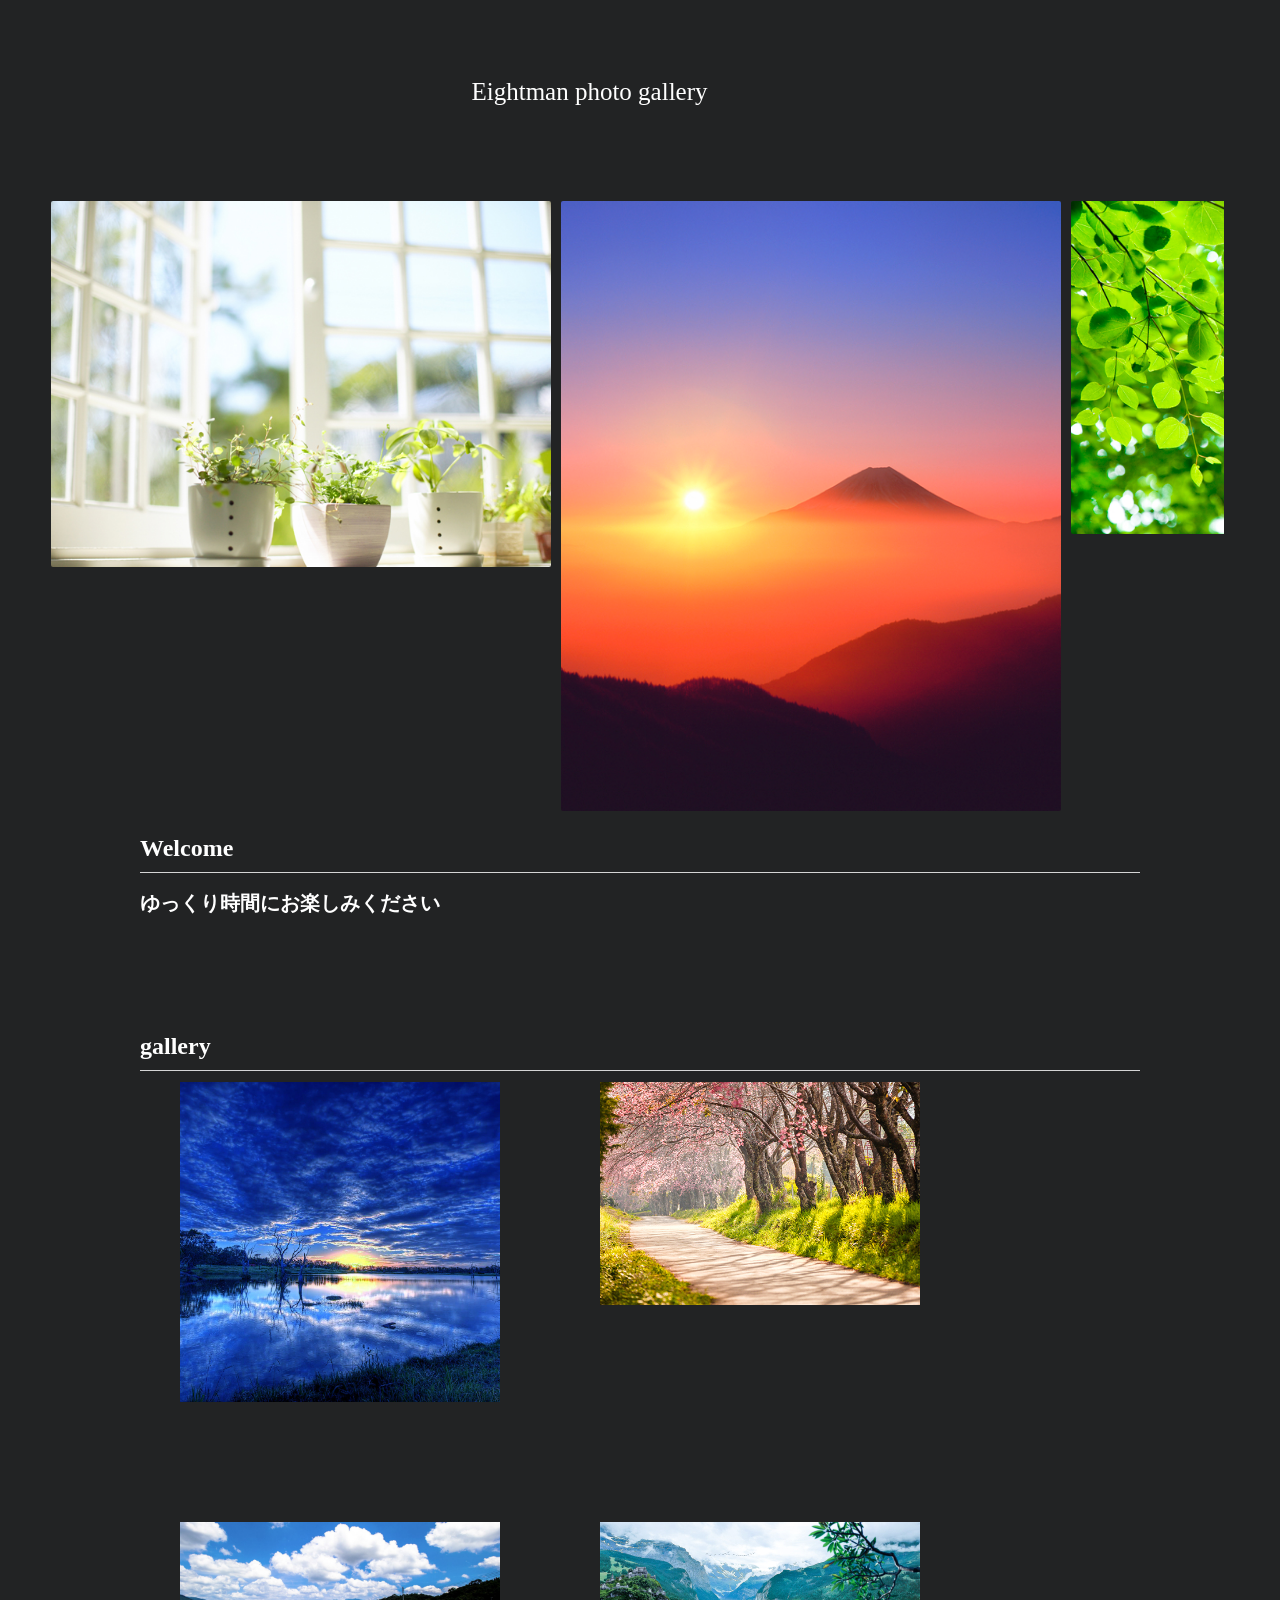
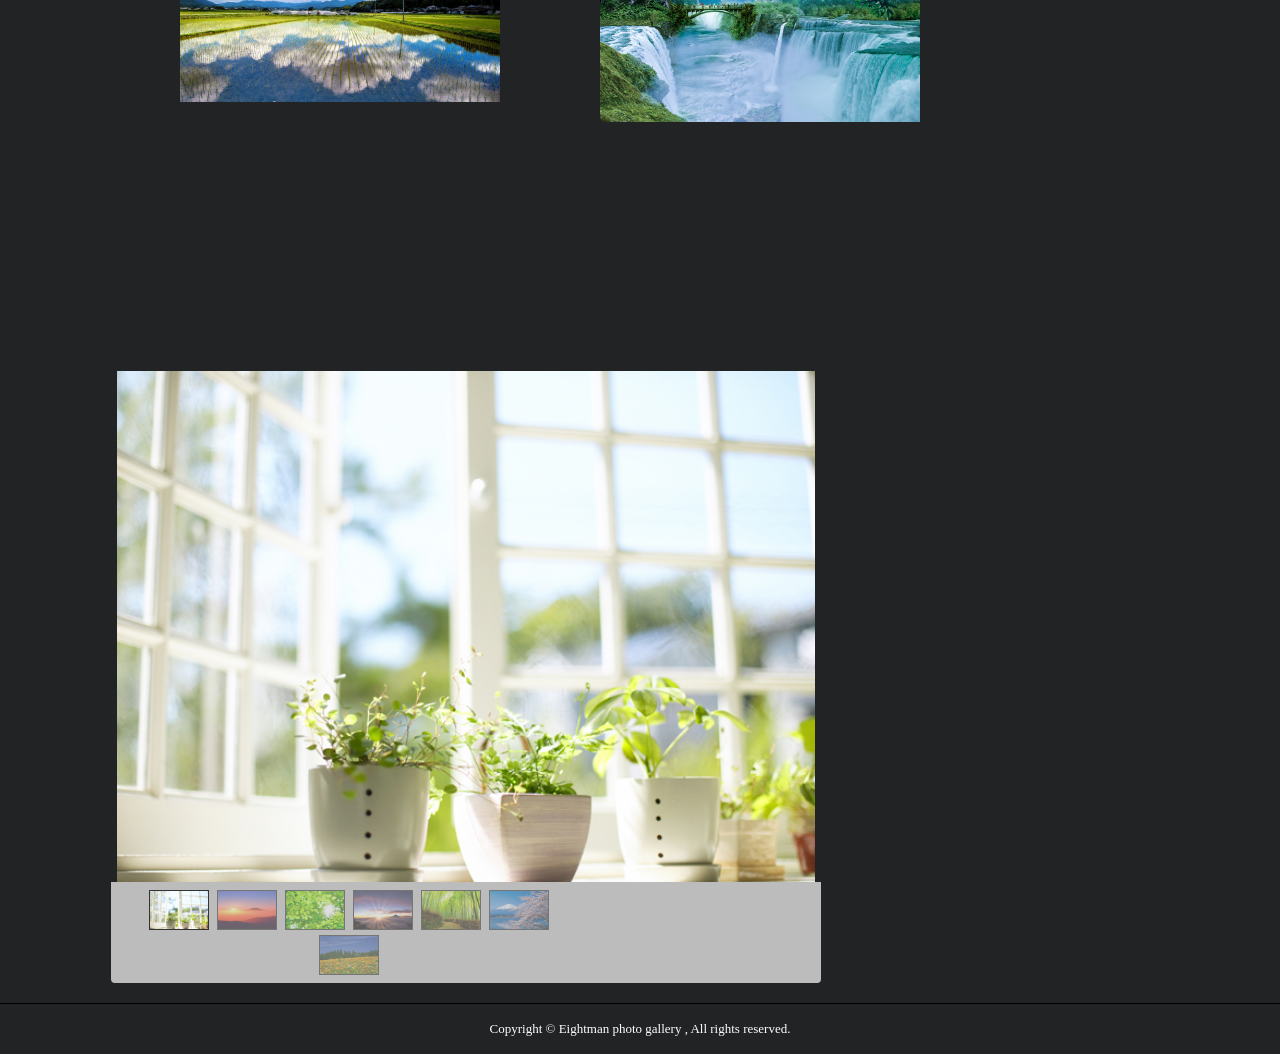
==== commit b0862214: "Add files via upload" ====
--- a/index.html
+++ b/index.html
@@ -3,13 +3,13 @@
 <head>
 <meta charset="UTF-8">
 <meta name="viewport" content="width=device-width, initial-scale=1">
-<title>エイトマン写真館 | ゆったり時間に。</title><!--[if lt IE 9]>
+<title>Eightman photo gallery のホームページ | ゆったり時間に。</title><!--[if lt IE 9]>
 <script src="html5.js" type="text/javascript"></script>
 <![endif]-->
 <script type="text/javascript" src="img/jquery.min.js"></script>
 <link rel="stylesheet" type="text/css" href="img/hpb-carousel.css">
 <script type="text/javascript" src="img/jquery.bxslider.js"></script> <script><!--
-jQuery(function(){jQuery( '#hpb-carousel-list-spb-photo-motion-1' ).bxSlider({ pager: false, controls: false, captions: true, auto: false, ticker: true, maxSlides: 3, slideWidth: 200, slideMargin: 5, speed: 20000 });});
+jQuery(function(){jQuery( '#hpb-carousel-list-sp-photo-motion-1' ).bxSlider({ pager: false, controls: true, captions: true, auto: false, ticker: true, maxSlides: 3, slideWidth: 500, slideMargin: 10, speed: 20000 });});
 --></script>
 <link rel="stylesheet" type="text/css" media="all" href="img/jquery.fs.boxer.css"><script type="text/javascript" src="img/jquery.fs.boxer.min.js"></script> <script type="text/javascript" src="img/masonry.pkgd.min.js"></script> <script type="text/javascript" src="img/imagesloaded.pkgd.min.js"></script> <script><!--
 jQuery(function(){
@@ -18,7 +18,7 @@
 $container.masonry({
 itemSelector: '.item-gallery-item',
 columnWidth: '.item-gallery-item',
-transitionDuration: '0'
+transitionDuration: '0.4s'
 });
 });
 });
@@ -27,50 +27,63 @@
 });
 });
 --></script>
+<link rel="stylesheet" type="text/css" href="img/camera.css"><script type="text/javascript" src="img/jquery.mobile.customized.min.js"></script> <script type="text/javascript" src="img/camera.min.js"></script> <script type="text/javascript" src="img/jquery.easing.1.3.js"></script> <script><!--
+jQuery(function(){jQuery( '#hpb-slideshow-sp-photo-motion-2' ).camera({ fx: 'scrollTop', loader: 'none', pagination: false, thumbnails: true, hover: true, navigation: true, playPause: true, time: 1000, height: '72%', portrait: true, minHeight: '0px' });});
+--></script>
 <link rel="stylesheet" type="text/css" href="style.css"></head>
-<body class="basic2 home" id="hpb-sp-20-0020-43">
+<body class="basic2 home" id="hpb-sp-20-0029-47">
 <div id="page" class="site">
 <header id="masthead" class="site-header sp-part-top sp-header2" role="banner">
 <div id="masthead-inner" class="sp-part-top sp-header-inner">
 <div id="sp-site-branding2-1" class="sp-part-top sp-site-branding2">
-<h1 class="site-title sp-part-top sp-site-title" id=""><a href="index.html">エイトマン写真館</a></h1>
+<h1 class="site-title sp-part-top sp-site-title" id=""><a href="index.html">Eightman photo gallery のホームページ</a></h1>
 <h2 class="site-description sp-part-top sp-catchphrase" id="">ゆったり時間に。</h2>
-<div class="extra sp-part-top sp-site-branding-extra" style="min-height: 20px" id="sp-site-branding-extra-1"></div></div>
-<div id="spb-photo-motion-1" class="sp-part-top sp-photo-motion">
-<div id="hpb-carousel-spb-photo-motion-1" class="carousel-ticker" data-base-height="250">
-<ul id="hpb-carousel-list-spb-photo-motion-1">
+<div class="extra sp-part-top sp-site-branding-extra" style="min-height: 20px" id="sp-site-branding-extra-1"></div></div></div></header>
+<div id="main" class="site-main sp-part-top sp-main">
+<div id="contenthead" class="sp-part-top sp-content-header"><a style="display: block"><img id="sp-image-1" src="img/sp-header-main.png" class="sp-part-top sp-image"></a></div>
+<div id="main-inner">
+<div id="primary" class="content-area">
+<div id="content" class="site-content sp-part-top sp-content page-toppage" role="main">
+<div id="sp-block-container-1" class="sp-part-top sp-block-container">
+<p style="text-align : center;" class="paragraph">Eightman photo gallery</p></div>
+<div id="sp-photo-motion-1" class="sp-part-top sp-photo-motion">
+<div id="hpb-carousel-sp-photo-motion-1" class="carousel-ticker" data-base-height="613">
+<ul id="hpb-carousel-list-sp-photo-motion-1">
   <li><a><img src="img/11004008937.jpg" alt="" title=""></a> 
   <li><a><img src="img/11076001992.jpg" alt="" title=""></a> 
   <li><a><img src="img/11076003414.jpg" alt="" title=""></a> 
   <li><a><img src="img/11076004075.jpg" alt="" title=""></a> 
   <li><a><img src="img/11076009669.jpg" alt="" title=""></a> 
   <li><a><img src="img/28144009241.jpg" alt="" title=""></a> 
-  <li><a><img src="img/28144086661.jpg" alt="" title=""></a> </ul></div></div></div></header>
-<div id="main" class="site-main sp-part-top sp-main">
-<div id="contenthead" class="sp-part-top sp-content-header">
+  <li><a><img src="img/28144086661.jpg" alt="" title=""></a> </ul></div></div>
+<article>
+<div id="page-content" class="sp-part-top sp-block-container">
+<div id="sp-block-container-2" class="sp-part-top sp-block-container">
+<h2 class="paragraph">Welcome</h2>
+<h3 class="paragraph">ゆっくり時間にお楽しみください</h3>
+<p class="paragraph"> </p></div>
+<div id="sp-block-container-3" class="sp-part-top sp-block-container">
+<h2 class="paragraph">gallery</h2>
 <div id="sp-item-gallery-1" class="grid sp-part-top sp-item-gallery">
 <ul id="grid-sp-item-gallery-1">
   <li class="item-gallery-item">
-  <div class="item-gallery-photo"><a class="item-gallery-boxer item-gallery-link" href="il20260919212730/img/image.jpg" title="明け方"><img class="item-gallery-thumbnail" src="il20260919212730/img/image.jpg" alt="明け方"></a> </div>
-  <p class="item-gallery-title">明け方</p>
-  <p class="item-gallery-content"></p>
+  <div class="item-gallery-photo"><a class="item-gallery-boxer item-gallery-link" data-gallery="sp-item-gallery-1" href="il20260919212730/img/image.jpg" title="明け方"><img class="item-gallery-thumbnail" src="il20260919212730/img/image.jpg" alt="明け方"></a> </div>
   <li class="item-gallery-item">
-  <div class="item-gallery-photo"><a class="item-gallery-boxer item-gallery-link" href="il20260919212730/img/image1.jpg" title="さくらなみき"><img class="item-gallery-thumbnail" src="il20260919212730/img/image1.jpg" alt="さくらなみき"></a> </div>
-  <p class="item-gallery-title">さくらなみき</p>
-  <p class="item-gallery-content"></p>
+  <div class="item-gallery-photo"><a class="item-gallery-boxer item-gallery-link" data-gallery="sp-item-gallery-1" href="il20260919212730/img/image1.jpg" title="さくらなみき"><img class="item-gallery-thumbnail" src="il20260919212730/img/image1.jpg" alt="さくらなみき"></a> </div>
   <li class="item-gallery-item">
-  <div class="item-gallery-photo"><a class="item-gallery-boxer item-gallery-link" href="il20260919212730/img/image2.jpg" title="鏡面"><img class="item-gallery-thumbnail" src="il20260919212730/img/image2.jpg" alt="鏡面"></a> </div>
-  <p class="item-gallery-title">鏡面</p>
-  <p class="item-gallery-content"></p>
+  <div class="item-gallery-photo"><a class="item-gallery-boxer item-gallery-link" data-gallery="sp-item-gallery-1" href="il20260919212730/img/image2.jpg" title="鏡面"><img class="item-gallery-thumbnail" src="il20260919212730/img/image2.jpg" alt="鏡面"></a> </div>
   <li class="item-gallery-item">
-  <div class="item-gallery-photo"><a class="item-gallery-boxer item-gallery-link" href="il20260919212730/img/image3.jpg" title="怒涛"><img class="item-gallery-thumbnail" src="il20260919212730/img/image3.jpg" alt="怒涛"></a> </div>
-  <p class="item-gallery-title">怒涛</p>
-  <p class="item-gallery-content"></p></ul></div></div>
-<div id="main-inner">
-<div id="primary" class="content-area">
-<div id="content" class="site-content sp-part-top sp-content page-toppage" role="main"></div></div></div></div>
+  <div class="item-gallery-photo"><a class="item-gallery-boxer item-gallery-link" data-gallery="sp-item-gallery-1" href="il20260919212730/img/image3.jpg" title="怒涛"><img class="item-gallery-thumbnail" src="il20260919212730/img/image3.jpg" alt="怒涛"></a> </div></ul></div>
+<div id="sp-photo-motion-2" class="sp-part-top sp-photo-motion">
+<div id="hpb-slideshow-sp-photo-motion-2" data-height-ratio="72" data-bgsize-contain="true">
+<div data-src="img/11004008937.jpg" data-thumb="img/11004008937.jpg"></div>
+<div data-src="img/11076001992.jpg" data-thumb="img/11076001992.jpg"></div>
+<div data-src="img/11076003414.jpg" data-thumb="img/11076003414.jpg"></div>
+<div data-src="img/11076004075.jpg" data-thumb="img/11076004075.jpg"></div>
+<div data-src="img/11076009669.jpg" data-thumb="img/11076009669.jpg"></div>
+<div data-src="img/28144009241.jpg" data-thumb="img/28144009241.jpg"></div>
+<div data-src="img/28144086661.jpg" data-thumb="img/28144086661.jpg"></div></div></div></div></div></article></div></div></div></div>
 <footer id="colophon" class="site-footer sp-part-top sp-footer2" role="contentinfo">
-<div id="colophon-inner" class="sp-part-top sp-footer-inner"><a style="display: block" href="#spb-photo-motion-1"><img id="sp-image-1" src="img/top_cta.png" class="sp-part-top sp-image"></a>
-<div id="sp-block-container-1" class="sp-part-top sp-block-container">
-<p class="copyright paragraph">Copyright &copy; エイトマン写真館, All rights reserved.<br>
-【掲載の記事・写真・イラストなどの無断複写・転載を禁じます】</p></div></div></footer></div><script type="text/javascript" src="navigation.js"></script></body></html>+<div id="colophon-inner" class="sp-part-top sp-footer-inner">
+<div id="sp-block-container-4" class="sp-part-top sp-block-container">
+<p class="copyright paragraph">Copyright &copy; Eightman photo gallery , All rights reserved.</p></div></div></footer></div><script type="text/javascript" src="navigation.js"></script></body></html>
--- a/img/camera.css
+++ b/img/camera.css
@@ -0,0 +1,1076 @@
+/**************************
+*
+*	GENERAL
+*
+**************************/
+.camera_wrap a, .camera_wrap img, 
+.camera_wrap ol, .camera_wrap ul, .camera_wrap li,
+.camera_wrap table, .camera_wrap tbody, .camera_wrap tfoot, .camera_wrap thead, .camera_wrap tr, .camera_wrap th, .camera_wrap td .camera_thumbs_wrap a, .camera_thumbs_wrap img, 
+.camera_thumbs_wrap ol, .camera_thumbs_wrap ul, .camera_thumbs_wrap li,
+.camera_thumbs_wrap table, .camera_thumbs_wrap tbody, .camera_thumbs_wrap tfoot, .camera_thumbs_wrap thead, .camera_thumbs_wrap tr, .camera_thumbs_wrap th, .camera_thumbs_wrap td{
+	background: none;
+	border: 0;
+	font: inherit;
+	font-size: 100%;
+	margin: 0;
+	padding: 0;
+	vertical-align: baseline;
+	list-style: none
+;
+}
+.camera_wrap{
+	display: none;
+	float: left;
+	position: relative;
+	z-index: 0;
+}
+.camera_wrap img{
+	max-width: none!important;
+}
+.camera_fakehover{
+	height: 100%;
+	min-height: 60px;
+	position: relative;
+	width: 100%;
+	z-index: 1;
+}
+.camera_wrap{
+	width: 100%;
+}
+.camera_src{
+	display: none;
+}
+.cameraCont, .cameraContents{
+	height: 100%;
+	position: relative;
+	width: 100%;
+	z-index: 1;
+}
+.cameraSlide{
+	bottom: 0;
+	left: 0;
+	position: absolute;
+	right: 0;
+	top: 0;
+	width: 100%;
+}
+.cameraContent{
+	bottom: 0;
+	display: none;
+	left: 0;
+	position: absolute;
+	right: 0;
+	top: 0;
+	width: 100%;
+}
+.camera_target{
+	bottom: 0;
+	height: 100%;
+	left: 0;
+	overflow: hidden;
+	position: absolute;
+	right: 0;
+	text-align: left;
+	top: 0;
+	width: 100%;
+	z-index: 0;
+}
+.camera_overlayer{
+	bottom: 0;
+	height: 100%;
+	left: 0;
+	overflow: hidden;
+	position: absolute;
+	right: 0;
+	top: 0;
+	width: 100%;
+	z-index: 0;
+}
+.camera_target_content{
+	bottom: 0;
+	left: 0;
+	overflow: hidden;
+	position: absolute;
+	right: 0;
+	top: 0;
+	z-index: 2;
+}
+.camera_target_content .camera_link{
+    background : url(blank.gif) 0% 0% / auto auto repeat scroll padding-box border-box transparent;
+	display: block;
+	height: 100%;
+	text-decoration: none;
+}
+.camera_loader{
+    background : url(camera-loader.gif) center center / auto auto no-repeat scroll padding-box border-box #ffffff;
+	background : url(camera-loader.gif) center center / auto auto no-repeat scroll padding-box border-box rgba(255, 255, 255, 0.9);
+	border: 1px solid #ffffff;
+	-webkit-border-radius: 18px;
+	-moz-border-radius: 18px;
+	border-radius: 18px;
+	height: 36px;
+	left: 50%;
+	overflow: hidden;
+	position: absolute;
+	margin: -18px 0 0 -18px;
+	top: 50%;
+	width: 36px;
+	z-index: 3;
+}
+.camera_bar{
+	bottom: 0;
+	left: 0;
+	overflow: hidden;
+	position: absolute;
+	right: 0;
+	top: 0;
+	z-index: 3;
+}
+.camera_thumbs_wrap.camera_left .camera_bar, .camera_thumbs_wrap.camera_right .camera_bar{
+	height: 100%;
+	position: absolute;
+	width: auto;
+}
+.camera_thumbs_wrap.camera_bottom .camera_bar, .camera_thumbs_wrap.camera_top .camera_bar{
+	height: auto;
+	position: absolute;
+	width: 100%;
+}
+.camera_nav_cont{
+	height: 65px;
+	overflow: hidden;
+	position: absolute;
+	right: 9px;
+	top: 15px;
+	width: 120px;
+	z-index: 4;
+}
+.camera_caption{
+	bottom: 0;
+	display: block;
+	position: absolute;
+	width: 100%;
+}
+.camera_caption > div{
+	padding: 10px 20px;
+}
+.camerarelative{
+	overflow: hidden;
+	position: relative;
+}
+.imgFake{
+	cursor: pointer;
+}
+.camera_prevThumbs{
+	bottom: 4px;
+	cursor: pointer;
+	left: 0;
+	position: absolute;
+	top: 4px;
+	visibility: hidden;
+	width: 30px;
+	z-index: 10;
+}
+.camera_prevThumbs div{
+	background : url(camera_skins.png) -160px 0px / auto auto no-repeat scroll padding-box border-box transparent;
+	display: block;
+	height: 40px;
+	margin-top: -20px;
+	position: absolute;
+	top: 50%;
+	width: 30px;
+}
+.camera_nextThumbs{
+	bottom: 4px;
+	cursor: pointer;
+	position: absolute;
+	right: 0;
+	top: 4px;
+	visibility: hidden;
+	width: 30px;
+	z-index: 10;
+}
+.camera_nextThumbs div{
+	background : url(camera_skins.png) -190px 0px / auto auto no-repeat scroll padding-box border-box transparent;
+	display: block;
+	height: 40px;
+	margin-top: -20px;
+	position: absolute;
+	top: 50%;
+	width: 30px;
+}
+.camera_command_wrap .hideNav{
+	display: none;
+}
+.camera_command_wrap{
+	left: 0;
+	position: relative;
+	right:0;
+	z-index: 4;
+}
+.camera_wrap .camera_pag .camera_pag_ul{
+	list-style: none;
+	margin: 0;
+	padding: 0;
+	text-align: right;
+}
+.camera_wrap .camera_pag .camera_pag_ul li{
+	-webkit-border-radius: 8px;
+	-moz-border-radius: 8px;
+	border-radius: 8px;
+	cursor: pointer;
+	display: inline-block;
+	height: 16px;
+	margin: 20px 5px;
+	position: relative;
+	text-align: left;
+	text-indent: -9999px;
+	width: 16px;
+}
+.camera_commands_emboss .camera_pag .camera_pag_ul li{
+	-moz-box-shadow:
+		0px 1px 0px rgba(255,255,255,1),
+		inset 0px 1px 1px rgba(0,0,0,0.2);
+	-webkit-box-shadow:
+		0px 1px 0px rgba(255,255,255,1),
+		inset 0px 1px 1px rgba(0,0,0,0.2);
+	box-shadow:
+		0px 1px 0px rgba(255,255,255,1),
+		inset 0px 1px 1px rgba(0,0,0,0.2);
+}
+.camera_wrap .camera_pag .camera_pag_ul li > span{
+	-webkit-border-radius: 5px;
+	-moz-border-radius: 5px;
+	border-radius: 5px;
+	height: 8px;
+	left: 4px;
+	overflow: hidden;
+	position: absolute;
+	top: 4px;
+	width: 8px;
+}
+.camera_commands_emboss .camera_pag .camera_pag_ul li:hover > span{
+	-moz-box-shadow:
+		0px 1px 0px rgba(255,255,255,1),
+		inset 0px 1px 1px rgba(0,0,0,0.2);
+	-webkit-box-shadow:
+		0px 1px 0px rgba(255,255,255,1),
+		inset 0px 1px 1px rgba(0,0,0,0.2);
+	box-shadow:
+		0px 1px 0px rgba(255,255,255,1),
+		inset 0px 1px 1px rgba(0,0,0,0.2);
+}
+.camera_wrap .camera_pag .camera_pag_ul li.cameracurrent > span {
+	-moz-box-shadow: 0;
+	-webkit-box-shadow: 0;
+	box-shadow: 0;
+}
+.camera_pag_ul li img{
+	display: none;
+	position: absolute;
+}
+.camera_pag_ul .thumb_arrow{
+    border-left: 4px solid transparent;
+    border-right: 4px solid transparent;
+    border-top: 4px solid;
+	top: 0;
+	left: 50%;
+	margin-left: -4px;
+	position: absolute;
+}
+.camera_prev, .camera_next, .camera_commands{
+	cursor: pointer;
+	height: 40px;
+	margin-top: -20px;
+	position: absolute;
+	top: 50%;
+	width: 40px;
+	z-index: 2;
+}
+.camera_prev{
+	left: 0;
+}
+.camera_prev > span{
+	background : url(camera_skins.png) 0px 0px / auto auto no-repeat scroll padding-box border-box transparent;
+	display: block;
+	height: 40px;
+	width: 40px;
+}
+.camera_next{
+	right: 0;
+}
+.camera_next > span{
+	background : url(camera_skins.png) -40px 0px / auto auto no-repeat scroll padding-box border-box transparent;
+	display: block;
+	height: 40px;
+	width: 40px;
+}
+.camera_commands{
+	right: 41px;
+}
+.camera_commands > .camera_play{
+	background : url(camera_skins.png) -80px 0px / auto auto no-repeat scroll padding-box border-box transparent;
+	height: 40px;
+	width: 40px;
+}
+.camera_commands > .camera_stop{
+	background : url(camera_skins.png) -120px 0px / auto auto no-repeat scroll padding-box border-box transparent;
+	display: block;
+	height: 40px;
+	width: 40px;
+}
+.camera_wrap .camera_pag .camera_pag_ul li{
+	-webkit-border-radius: 8px;
+	-moz-border-radius: 8px;
+	border-radius: 8px;
+	cursor: pointer;
+	display: inline-block;
+	height: 16px;
+	margin: 20px 5px;
+	position: relative;
+	text-indent: -9999px;
+	width: 16px;
+}
+.camera_thumbs_cont{
+	-webkit-border-bottom-right-radius: 4px;
+	-webkit-border-bottom-left-radius: 4px;
+	-moz-border-radius-bottomright: 4px;
+	-moz-border-radius-bottomleft: 4px;
+	border-bottom-right-radius: 4px;
+	border-bottom-left-radius: 4px;
+	overflow: hidden;
+	position: relative;
+	width: 100%;
+}
+.camera_commands_emboss .camera_thumbs_cont{
+	-moz-box-shadow:
+		0px 1px 0px rgba(255,255,255,1),
+		inset 0px 1px 1px rgba(0,0,0,0.2);
+	-webkit-box-shadow:
+		0px 1px 0px rgba(255,255,255,1),
+		inset 0px 1px 1px rgba(0,0,0,0.2);
+	box-shadow:
+		0px 1px 0px rgba(255,255,255,1),
+		inset 0px 1px 1px rgba(0,0,0,0.2);
+}
+.camera_thumbs_cont > div{
+	float: left;
+	width: 100%;
+}
+.camera_thumbs_cont ul{
+	overflow: hidden;
+	padding: 3px 4px 8px;
+	position: relative;
+	text-align: center;
+}
+.camera_thumbs_cont ul li{
+	display: inline;
+	padding: 0 4px;
+}
+.camera_thumbs_cont ul li > img{
+	border: 1px solid;
+	cursor: pointer;
+	margin-top: 5px;
+	vertical-align:bottom;
+}
+.camera_clear{
+	display: block;
+	clear: both;
+}
+.showIt{
+	display: none;
+}
+.camera_clear{
+	clear: both;
+	display: block;
+	height: 1px;
+	margin: -1px 0 25px;
+	position: relative;
+}
+/**************************
+*
+*	COLORS & SKINS
+*
+**************************/
+.pattern_1 .camera_overlayer{
+	background : url(overlay1.png) 0% 0% / auto auto repeat scroll padding-box border-box transparent;
+}
+.pattern_2 .camera_overlayer{
+	background : url(overlay2.png) 0% 0% / auto auto repeat scroll padding-box border-box transparent;
+}
+.pattern_3 .camera_overlayer{
+	background : url(overlay3.png) 0% 0% / auto auto repeat scroll padding-box border-box transparent;
+}
+.pattern_4 .camera_overlayer{
+	background : url(overlay4.png) 0% 0% / auto auto repeat scroll padding-box border-box transparent;
+}
+.pattern_5 .camera_overlayer{
+	background : url(overlay5.png) 0% 0% / auto auto repeat scroll padding-box border-box transparent;
+}
+.pattern_6 .camera_overlayer{
+	background : url(overlay6.png) 0% 0% / auto auto repeat scroll padding-box border-box transparent;
+}
+.pattern_7 .camera_overlayer{
+	background : url(overlay7.png) 0% 0% / auto auto repeat scroll padding-box border-box transparent;
+}
+.pattern_8 .camera_overlayer{
+	background : url(overlay8.png) 0% 0% / auto auto repeat scroll padding-box border-box transparent;
+}
+.pattern_9 .camera_overlayer{
+	background : url(overlay9.png) 0% 0% / auto auto repeat scroll padding-box border-box transparent;
+}
+.pattern_10 .camera_overlayer{
+	background : url(overlay10.png) 0% 0% / auto auto repeat scroll padding-box border-box transparent;
+}
+.camera_caption{
+	color: #fff;
+}
+.camera_caption > div{
+	background: #000;
+	background: rgba(0, 0, 0, 0.8);
+}
+.camera_wrap .camera_pag .camera_pag_ul li{
+	background: #b7b7b7;
+}
+.camera_wrap .camera_pag .camera_pag_ul li:hover > span{
+	background: #b7b7b7;
+}
+.camera_wrap .camera_pag .camera_pag_ul li.cameracurrent > span{
+	background: #434648;
+}
+.camera_pag_ul li img{
+	border: 4px solid #e6e6e6;
+	-moz-box-shadow: 0px 3px 6px rgba(0,0,0,.5);
+	-webkit-box-shadow: 0px 3px 6px rgba(0,0,0,.5);
+	box-shadow: 0px 3px 6px rgba(0,0,0,.5);
+}
+.camera_pag_ul .thumb_arrow{
+    border-top-color: #e6e6e6;
+}
+.camera_prevThumbs, .camera_nextThumbs, .camera_prev, .camera_next, .camera_commands, .camera_thumbs_cont{
+	background: #d8d8d8;
+	background: rgba(216, 216, 216, 0.85);
+}
+.camera_wrap .camera_pag .camera_pag_ul li{
+	background: #b7b7b7;
+}
+.camera_thumbs_cont ul li > img {
+	border-color: 1px solid #000;
+}
+/*AMBER SKIN*/
+.camera_amber_skin .camera_prevThumbs div{
+	background-position: -160px -160px;
+}
+.camera_amber_skin .camera_nextThumbs div{
+	background-position: -190px -160px;
+}
+.camera_amber_skin .camera_prev > span{
+	background-position: 0 -160px;
+}
+.camera_amber_skin .camera_next > span{
+	background-position: -40px -160px;
+}
+.camera_amber_skin .camera_commands > .camera_play{
+	background-position: -80px -160px;
+}
+.camera_amber_skin .camera_commands > .camera_stop{
+	background-position: -120px -160px;
+}
+/*ASH SKIN*/
+.camera_ash_skin .camera_prevThumbs div{
+	background-position: -160px -200px;
+}
+.camera_ash_skin .camera_nextThumbs div{
+	background-position: -190px -200px;
+}
+.camera_ash_skin .camera_prev > span{
+	background-position: 0 -200px;
+}
+.camera_ash_skin .camera_next > span{
+	background-position: -40px -200px;
+}
+.camera_ash_skin .camera_commands > .camera_play{
+	background-position: -80px -200px;
+}
+.camera_ash_skin .camera_commands > .camera_stop{
+	background-position: -120px -200px;
+}
+/*AZURE SKIN*/
+.camera_azure_skin .camera_prevThumbs div{
+	background-position: -160px -240px;
+}
+.camera_azure_skin .camera_nextThumbs div{
+	background-position: -190px -240px;
+}
+.camera_azure_skin .camera_prev > span{
+	background-position: 0 -240px;
+}
+.camera_azure_skin .camera_next > span{
+	background-position: -40px -240px;
+}
+.camera_azure_skin .camera_commands > .camera_play{
+	background-position: -80px -240px;
+}
+.camera_azure_skin .camera_commands > .camera_stop{
+	background-position: -120px -240px;
+}
+/*BEIGE SKIN*/
+.camera_beige_skin .camera_prevThumbs div{
+	background-position: -160px -120px;
+}
+.camera_beige_skin .camera_nextThumbs div{
+	background-position: -190px -120px;
+}
+.camera_beige_skin .camera_prev > span{
+	background-position: 0 -120px;
+}
+.camera_beige_skin .camera_next > span{
+	background-position: -40px -120px;
+}
+.camera_beige_skin .camera_commands > .camera_play{
+	background-position: -80px -120px;
+}
+.camera_beige_skin .camera_commands > .camera_stop{
+	background-position: -120px -120px;
+}
+/*BLACK SKIN*/
+.camera_black_skin .camera_prevThumbs div{
+	background-position: -160px -40px;
+}
+.camera_black_skin .camera_nextThumbs div{
+	background-position: -190px -40px;
+}
+.camera_black_skin .camera_prev > span{
+	background-position: 0 -40px;
+}
+.camera_black_skin .camera_next > span{
+	background-position: -40px -40px;
+}
+.camera_black_skin .camera_commands > .camera_play{
+	background-position: -80px -40px;
+}
+.camera_black_skin .camera_commands > .camera_stop{
+	background-position: -120px -40px;
+}
+/*BLUE SKIN*/
+.camera_blue_skin .camera_prevThumbs div{
+	background-position: -160px -280px;
+}
+.camera_blue_skin .camera_nextThumbs div{
+	background-position: -190px -280px;
+}
+.camera_blue_skin .camera_prev > span{
+	background-position: 0 -280px;
+}
+.camera_blue_skin .camera_next > span{
+	background-position: -40px -280px;
+}
+.camera_blue_skin .camera_commands > .camera_play{
+	background-position: -80px -280px;
+}
+.camera_blue_skin .camera_commands > .camera_stop{
+	background-position: -120px -280px;
+}
+/*BROWN SKIN*/
+.camera_brown_skin .camera_prevThumbs div{
+	background-position: -160px -320px;
+}
+.camera_brown_skin .camera_nextThumbs div{
+	background-position: -190px -320px;
+}
+.camera_brown_skin .camera_prev > span{
+	background-position: 0 -320px;
+}
+.camera_brown_skin .camera_next > span{
+	background-position: -40px -320px;
+}
+.camera_brown_skin .camera_commands > .camera_play{
+	background-position: -80px -320px;
+}
+.camera_brown_skin .camera_commands > .camera_stop{
+	background-position: -120px -320px;
+}
+/*BURGUNDY SKIN*/
+.camera_burgundy_skin .camera_prevThumbs div{
+	background-position: -160px -360px;
+}
+.camera_burgundy_skin .camera_nextThumbs div{
+	background-position: -190px -360px;
+}
+.camera_burgundy_skin .camera_prev > span{
+	background-position: 0 -360px;
+}
+.camera_burgundy_skin .camera_next > span{
+	background-position: -40px -360px;
+}
+.camera_burgundy_skin .camera_commands > .camera_play{
+	background-position: -80px -360px;
+}
+.camera_burgundy_skin .camera_commands > .camera_stop{
+	background-position: -120px -360px;
+}
+/*CHARCOAL SKIN*/
+.camera_charcoal_skin .camera_prevThumbs div{
+	background-position: -160px -400px;
+}
+.camera_charcoal_skin .camera_nextThumbs div{
+	background-position: -190px -400px;
+}
+.camera_charcoal_skin .camera_prev > span{
+	background-position: 0 -400px;
+}
+.camera_charcoal_skin .camera_next > span{
+	background-position: -40px -400px;
+}
+.camera_charcoal_skin .camera_commands > .camera_play{
+	background-position: -80px -400px;
+}
+.camera_charcoal_skin .camera_commands > .camera_stop{
+	background-position: -120px -400px;
+}
+/*CHOCOLATE SKIN*/
+.camera_chocolate_skin .camera_prevThumbs div{
+	background-position: -160px -440px;
+}
+.camera_chocolate_skin .camera_nextThumbs div{
+	background-position: -190px -440px;
+}
+.camera_chocolate_skin .camera_prev > span{
+	background-position: 0 -440px;
+}
+.camera_chocolate_skin .camera_next > span{
+	background-position: -40px -440px;
+}
+.camera_chocolate_skin .camera_commands > .camera_play{
+	background-position: -80px -440px;
+}
+.camera_chocolate_skin .camera_commands > .camera_stop{
+	background-position: -120px -440px	;
+}
+/*COFFEE SKIN*/
+.camera_coffee_skin .camera_prevThumbs div{
+	background-position: -160px -480px;
+}
+.camera_coffee_skin .camera_nextThumbs div{
+	background-position: -190px -480px;
+}
+.camera_coffee_skin .camera_prev > span{
+	background-position: 0 -480px;
+}
+.camera_coffee_skin .camera_next > span{
+	background-position: -40px -480px;
+}
+.camera_coffee_skin .camera_commands > .camera_play{
+	background-position: -80px -480px;
+}
+.camera_coffee_skin .camera_commands > .camera_stop{
+	background-position: -120px -480px	;
+}
+/*CYAN SKIN*/
+.camera_cyan_skin .camera_prevThumbs div{
+	background-position: -160px -520px;
+}
+.camera_cyan_skin .camera_nextThumbs div{
+	background-position: -190px -520px;
+}
+.camera_cyan_skin .camera_prev > span{
+	background-position: 0 -520px;
+}
+.camera_cyan_skin .camera_next > span{
+	background-position: -40px -520px;
+}
+.camera_cyan_skin .camera_commands > .camera_play{
+	background-position: -80px -520px;
+}
+.camera_cyan_skin .camera_commands > .camera_stop{
+	background-position: -120px -520px	;
+}
+/*FUCHSIA SKIN*/
+.camera_fuchsia_skin .camera_prevThumbs div{
+	background-position: -160px -560px;
+}
+.camera_fuchsia_skin .camera_nextThumbs div{
+	background-position: -190px -560px;
+}
+.camera_fuchsia_skin .camera_prev > span{
+	background-position: 0 -560px;
+}
+.camera_fuchsia_skin .camera_next > span{
+	background-position: -40px -560px;
+}
+.camera_fuchsia_skin .camera_commands > .camera_play{
+	background-position: -80px -560px;
+}
+.camera_fuchsia_skin .camera_commands > .camera_stop{
+	background-position: -120px -560px	;
+}
+/*GOLD SKIN*/
+.camera_gold_skin .camera_prevThumbs div{
+	background-position: -160px -600px;
+}
+.camera_gold_skin .camera_nextThumbs div{
+	background-position: -190px -600px;
+}
+.camera_gold_skin .camera_prev > span{
+	background-position: 0 -600px;
+}
+.camera_gold_skin .camera_next > span{
+	background-position: -40px -600px;
+}
+.camera_gold_skin .camera_commands > .camera_play{
+	background-position: -80px -600px;
+}
+.camera_gold_skin .camera_commands > .camera_stop{
+	background-position: -120px -600px	;
+}
+/*GREEN SKIN*/
+.camera_green_skin .camera_prevThumbs div{
+	background-position: -160px -640px;
+}
+.camera_green_skin .camera_nextThumbs div{
+	background-position: -190px -640px;
+}
+.camera_green_skin .camera_prev > span{
+	background-position: 0 -640px;
+}
+.camera_green_skin .camera_next > span{
+	background-position: -40px -640px;
+}
+.camera_green_skin .camera_commands > .camera_play{
+	background-position: -80px -640px;
+}
+.camera_green_skin .camera_commands > .camera_stop{
+	background-position: -120px -640px	;
+}
+/*GREY SKIN*/
+.camera_grey_skin .camera_prevThumbs div{
+	background-position: -160px -680px;
+}
+.camera_grey_skin .camera_nextThumbs div{
+	background-position: -190px -680px;
+}
+.camera_grey_skin .camera_prev > span{
+	background-position: 0 -680px;
+}
+.camera_grey_skin .camera_next > span{
+	background-position: -40px -680px;
+}
+.camera_grey_skin .camera_commands > .camera_play{
+	background-position: -80px -680px;
+}
+.camera_grey_skin .camera_commands > .camera_stop{
+	background-position: -120px -680px	;
+}
+/*INDIGO SKIN*/
+.camera_indigo_skin .camera_prevThumbs div{
+	background-position: -160px -720px;
+}
+.camera_indigo_skin .camera_nextThumbs div{
+	background-position: -190px -720px;
+}
+.camera_indigo_skin .camera_prev > span{
+	background-position: 0 -720px;
+}
+.camera_indigo_skin .camera_next > span{
+	background-position: -40px -720px;
+}
+.camera_indigo_skin .camera_commands > .camera_play{
+	background-position: -80px -720px;
+}
+.camera_indigo_skin .camera_commands > .camera_stop{
+	background-position: -120px -720px	;
+}
+/*KHAKI SKIN*/
+.camera_khaki_skin .camera_prevThumbs div{
+	background-position: -160px -760px;
+}
+.camera_khaki_skin .camera_nextThumbs div{
+	background-position: -190px -760px;
+}
+.camera_khaki_skin .camera_prev > span{
+	background-position: 0 -760px;
+}
+.camera_khaki_skin .camera_next > span{
+	background-position: -40px -760px;
+}
+.camera_khaki_skin .camera_commands > .camera_play{
+	background-position: -80px -760px;
+}
+.camera_khaki_skin .camera_commands > .camera_stop{
+	background-position: -120px -760px	;
+}
+/*LIME SKIN*/
+.camera_lime_skin .camera_prevThumbs div{
+	background-position: -160px -800px;
+}
+.camera_lime_skin .camera_nextThumbs div{
+	background-position: -190px -800px;
+}
+.camera_lime_skin .camera_prev > span{
+	background-position: 0 -800px;
+}
+.camera_lime_skin .camera_next > span{
+	background-position: -40px -800px;
+}
+.camera_lime_skin .camera_commands > .camera_play{
+	background-position: -80px -800px;
+}
+.camera_lime_skin .camera_commands > .camera_stop{
+	background-position: -120px -800px	;
+}
+/*MAGENTA SKIN*/
+.camera_magenta_skin .camera_prevThumbs div{
+	background-position: -160px -840px;
+}
+.camera_magenta_skin .camera_nextThumbs div{
+	background-position: -190px -840px;
+}
+.camera_magenta_skin .camera_prev > span{
+	background-position: 0 -840px;
+}
+.camera_magenta_skin .camera_next > span{
+	background-position: -40px -840px;
+}
+.camera_magenta_skin .camera_commands > .camera_play{
+	background-position: -80px -840px;
+}
+.camera_magenta_skin .camera_commands > .camera_stop{
+	background-position: -120px -840px	;
+}
+/*MAROON SKIN*/
+.camera_maroon_skin .camera_prevThumbs div{
+	background-position: -160px -880px;
+}
+.camera_maroon_skin .camera_nextThumbs div{
+	background-position: -190px -880px;
+}
+.camera_maroon_skin .camera_prev > span{
+	background-position: 0 -880px;
+}
+.camera_maroon_skin .camera_next > span{
+	background-position: -40px -880px;
+}
+.camera_maroon_skin .camera_commands > .camera_play{
+	background-position: -80px -880px;
+}
+.camera_maroon_skin .camera_commands > .camera_stop{
+	background-position: -120px -880px	;
+}
+/*ORANGE SKIN*/
+.camera_orange_skin .camera_prevThumbs div{
+	background-position: -160px -920px;
+}
+.camera_orange_skin .camera_nextThumbs div{
+	background-position: -190px -920px;
+}
+.camera_orange_skin .camera_prev > span{
+	background-position: 0 -920px;
+}
+.camera_orange_skin .camera_next > span{
+	background-position: -40px -920px;
+}
+.camera_orange_skin .camera_commands > .camera_play{
+	background-position: -80px -920px;
+}
+.camera_orange_skin .camera_commands > .camera_stop{
+	background-position: -120px -920px	;
+}
+/*OLIVE SKIN*/
+.camera_olive_skin .camera_prevThumbs div{
+	background-position: -160px -1080px;
+}
+.camera_olive_skin .camera_nextThumbs div{
+	background-position: -190px -1080px;
+}
+.camera_olive_skin .camera_prev > span{
+	background-position: 0 -1080px;
+}
+.camera_olive_skin .camera_next > span{
+	background-position: -40px -1080px;
+}
+.camera_olive_skin .camera_commands > .camera_play{
+	background-position: -80px -1080px;
+}
+.camera_olive_skin .camera_commands > .camera_stop{
+	background-position: -120px -1080px	;
+}
+/*PINK SKIN*/
+.camera_pink_skin .camera_prevThumbs div{
+	background-position: -160px -960px;
+}
+.camera_pink_skin .camera_nextThumbs div{
+	background-position: -190px -960px;
+}
+.camera_pink_skin .camera_prev > span{
+	background-position: 0 -960px;
+}
+.camera_pink_skin .camera_next > span{
+	background-position: -40px -960px;
+}
+.camera_pink_skin .camera_commands > .camera_play{
+	background-position: -80px -960px;
+}
+.camera_pink_skin .camera_commands > .camera_stop{
+	background-position: -120px -960px	;
+}
+/*PISTACHIO SKIN*/
+.camera_pistachio_skin .camera_prevThumbs div{
+	background-position: -160px -1040px;
+}
+.camera_pistachio_skin .camera_nextThumbs div{
+	background-position: -190px -1040px;
+}
+.camera_pistachio_skin .camera_prev > span{
+	background-position: 0 -1040px;
+}
+.camera_pistachio_skin .camera_next > span{
+	background-position: -40px -1040px;
+}
+.camera_pistachio_skin .camera_commands > .camera_play{
+	background-position: -80px -1040px;
+}
+.camera_pistachio_skin .camera_commands > .camera_stop{
+	background-position: -120px -1040px	;
+}
+/*PINK SKIN*/
+.camera_pink_skin .camera_prevThumbs div{
+	background-position: -160px -80px;
+}
+.camera_pink_skin .camera_nextThumbs div{
+	background-position: -190px -80px;
+}
+.camera_pink_skin .camera_prev > span{
+	background-position: 0 -80px;
+}
+.camera_pink_skin .camera_next > span{
+	background-position: -40px -80px;
+}
+.camera_pink_skin .camera_commands > .camera_play{
+	background-position: -80px -80px;
+}
+.camera_pink_skin .camera_commands > .camera_stop{
+	background-position: -120px -80px;
+}
+/*RED SKIN*/
+.camera_red_skin .camera_prevThumbs div{
+	background-position: -160px -1000px;
+}
+.camera_red_skin .camera_nextThumbs div{
+	background-position: -190px -1000px;
+}
+.camera_red_skin .camera_prev > span{
+	background-position: 0 -1000px;
+}
+.camera_red_skin .camera_next > span{
+	background-position: -40px -1000px;
+}
+.camera_red_skin .camera_commands > .camera_play{
+	background-position: -80px -1000px;
+}
+.camera_red_skin .camera_commands > .camera_stop{
+	background-position: -120px -1000px	;
+}
+/*TANGERINE SKIN*/
+.camera_tangerine_skin .camera_prevThumbs div{
+	background-position: -160px -1120px;
+}
+.camera_tangerine_skin .camera_nextThumbs div{
+	background-position: -190px -1120px;
+}
+.camera_tangerine_skin .camera_prev > span{
+	background-position: 0 -1120px;
+}
+.camera_tangerine_skin .camera_next > span{
+	background-position: -40px -1120px;
+}
+.camera_tangerine_skin .camera_commands > .camera_play{
+	background-position: -80px -1120px;
+}
+.camera_tangerine_skin .camera_commands > .camera_stop{
+	background-position: -120px -1120px	;
+}
+/*TURQUOISE SKIN*/
+.camera_turquoise_skin .camera_prevThumbs div{
+	background-position: -160px -1160px;
+}
+.camera_turquoise_skin .camera_nextThumbs div{
+	background-position: -190px -1160px;
+}
+.camera_turquoise_skin .camera_prev > span{
+	background-position: 0 -1160px;
+}
+.camera_turquoise_skin .camera_next > span{
+	background-position: -40px -1160px;
+}
+.camera_turquoise_skin .camera_commands > .camera_play{
+	background-position: -80px -1160px;
+}
+.camera_turquoise_skin .camera_commands > .camera_stop{
+	background-position: -120px -1160px	;
+}
+/*VIOLET SKIN*/
+.camera_violet_skin .camera_prevThumbs div{
+	background-position: -160px -1200px;
+}
+.camera_violet_skin .camera_nextThumbs div{
+	background-position: -190px -1200px;
+}
+.camera_violet_skin .camera_prev > span{
+	background-position: 0 -1200px;
+}
+.camera_violet_skin .camera_next > span{
+	background-position: -40px -1200px;
+}
+.camera_violet_skin .camera_commands > .camera_play{
+	background-position: -80px -1200px;
+}
+.camera_violet_skin .camera_commands > .camera_stop{
+	background-position: -120px -1200px	;
+}
+/*WHITE SKIN*/
+.camera_white_skin .camera_prevThumbs div{
+	background-position: -160px -80px;
+}
+.camera_white_skin .camera_nextThumbs div{
+	background-position: -190px -80px;
+}
+.camera_white_skin .camera_prev > span{
+	background-position: 0 -80px;
+}
+.camera_white_skin .camera_next > span{
+	background-position: -40px -80px;
+}
+.camera_white_skin .camera_commands > .camera_play{
+	background-position: -80px -80px;
+}
+.camera_white_skin .camera_commands > .camera_stop{
+	background-position: -120px -80px;
+}
+/*YELLOW SKIN*/
+.camera_yellow_skin .camera_prevThumbs div{
+	background-position: -160px -1240px;
+}
+.camera_yellow_skin .camera_nextThumbs div{
+	background-position: -190px -1240px;
+}
+.camera_yellow_skin .camera_prev > span{
+	background-position: 0 -1240px;
+}
+.camera_yellow_skin .camera_next > span{
+	background-position: -40px -1240px;
+}
+.camera_yellow_skin .camera_commands > .camera_play{
+	background-position: -80px -1240px;
+}
+.camera_yellow_skin .camera_commands > .camera_stop{
+	background-position: -120px -1240px	;
+}
+
+/* thumbnail*/
+.camera_thumbs_cont ul li {
+}
+
+.pix_thumb .camera_thumb{
+	width:60px;
+	height:40px;
+}
--- a/style.css
+++ b/style.css
@@ -1,48 +1,50 @@
 #colophon{
-  background-color : #141e3a;
-  background-image : url(img/back-01.png);
-  background-repeat : repeat-y;
-  background-position : center top;
+  font-family : "游ゴシック";
+}
+
+#colophon .sp-site-navigation{
+  float : none;
+}
+
+#colophon .sp-site-navigation ul > li > a{
+  color : #ffffff;
+  background-color : #373839;
 }
 
 #content{
   min-height : 50px;
 }
 
-#main{
-  background-color : #ffffff;
-  border-left-width : 1px;
-  border-right-width : 1px;
-  border-bottom-width : 1px;
-  border-left-style : solid;
-  border-right-style : solid;
-  border-bottom-style : solid;
-  border-left-color : #f1f1f1;
-  border-right-color : #f1f1f1;
-  border-bottom-color : #f1f1f1;
+#contenthead {
+}
+
+#main-inner {
 }
 
 #masthead{
-  background-color : #141e3a;
-  background-image : url(img/back-01.png);
-  background-repeat : repeat-y;
-  background-position : center top;
-  margin-bottom : 0px !important;
-}
-
-#sidebar1{
-  padding-left : 15px;
-}
-
-#sidebar2{
-  padding-right : 15px;
-}
-
-.entry-meta{
-  padding-top : 0px;
-  padding-left : 10px;
-  padding-right : 10px;
-  padding-bottom : 0px;
+  font-family : "游ゴシック";
+}
+
+#masthead-inner {
+}
+
+#page{
+  font-size : 1.6rem;
+}
+
+#primary {
+}
+
+#sidebar2 {
+}
+
+#sidebar2 > nav{
+  margin-bottom : 30px;
+}
+
+*{
+  box-sizing : border-box;
+  
 }
 
 .screen-reader-text{
@@ -258,28 +260,16 @@
 
 .sp-form input[type="submit"]{
   font-size : 1.4rem;
-  color : #ffffff;
-  background-color : #192547;
+  color : #555555;
+  background-color : #dcdada;
   padding-top : 5px;
-  padding-left : 15px;
-  padding-right : 15px;
+  padding-left : 8px;
+  padding-right : 8px;
   padding-bottom : 5px;
   margin-top : 15px;
-  border-top-width : 1px;
-  border-left-width : 1px;
-  border-right-width : 1px;
-  border-bottom-width : 1px;
-  border-top-style : solid;
-  border-left-style : solid;
-  border-right-style : solid;
-  border-bottom-style : solid;
-  border-top-color : #192547;
-  border-left-color : #192547;
-  border-right-color : #192547;
-  border-bottom-color : #192547;
   width : auto;
   min-width : 100px;
-  float : left;
+  float : right;
   position : relative;
   cursor : pointer;
 }
@@ -351,12 +341,22 @@
 }
 
 .sp-google-map{
+  background-position : center center;
+  margin-top : 20px;
   max-width : 100%;
   word-wrap : normal;
 }
 
 .sp-google-map img{
   max-width : none !important;
+}
+
+.sp-html-src{
+  margin-top : 20px;
+}
+
+.sp-html-src > iframe{
+  display : block;
 }
 
 .sp-item-gallery.grid > ul > li{
@@ -510,6 +510,14 @@
 
 .sp-site-navigation.vertical > ul > li:hover > ul{
   display : block;
+}
+
+.sp-sns-button > ul > li > iframe[src*="mixi"][src*="show_faces=false"]{
+  max-width : 58px;
+}
+
+.sp-sns-button > ul > li > iframe[src*="mixi"][src*="show_faces=true"]{
+  max-width : 100%;
 }
 
 .sp-table{
@@ -597,13 +605,6 @@
   display : none;
 }
 
-.sp-wp-post-list article{
-  margin-top : 0px !important;
-  margin-left : 10px !important;
-  margin-right : 10px !important;
-  margin-bottom : 25px !important;
-}
-
 .sp-wp-post-list > article{
   margin-top : 0.67em;
   margin-left : 0px;
@@ -622,37 +623,26 @@
   background-size : auto auto;
 }
 
+.sp-yahoo-map{
+  background-position : center center;
+  margin-top : 20px;
+}
+
 a{
-  color : #1c2a51;
-  text-decoration : none;
+  color : #333333;
   outline-width : medium;
   outline-style : none;
   outline-color : black;
 }
 
-a:active{
-  color : #1c2a51;
+a:focus{
+  color : #333333;
   text-decoration : none;
 }
 
-a:focus{
-  color : #1c2a51;
-  text-decoration : underline;
-}
-
-a:link{
-  color : #1c2a51;
+a:hover{
+  color : #333333;
   text-decoration : none;
-}
-
-a:visited{
-  color : #1c2a51;
-  text-decoration : none;
-}
-
-a:hover{
-  color : #1c2a51;
-  text-decoration : underline;
 }
 
 article{
@@ -665,10 +655,10 @@
 
 body{
   font-size : 1.3rem;
-  font-family : "ヒラギノ角ゴ Pro W3", "Hiragino Kaku Gothic Pro", "メイリオ", Meiryo, Osaka, "ＭＳ Ｐゴシック", "MS PGothic", Arial, sans-serif;
+  font-family : "游ゴシック", "ヒラギノ角ゴ Pro W3", "Hiragino Kaku Gothic Pro", "メイリオ", "Meiryo", "Osaka", "ＭＳ Ｐゴシック", "MS PGothic", "Arial", sans-serif;
   line-height : 1.5;
-  color : #888888;
-  background-color : #ffffff;
+  color : #333333;
+  background-color : #222324;
   text-align : left;
   padding-top : 0px;
   padding-left : 0px;
@@ -787,11 +777,26 @@
 @media not screen, screen and (min-width: 569px) {
 
   #colophon{
-    padding-top : 30px;
-    padding-left : 0px;
-    padding-right : 0px;
-    padding-bottom : 10px;
-    margin-top : 20px;
+    background-color : #373839;
+    border-top-width : 1px;
+    border-top-style : solid;
+    border-top-color : #000000;
+  }
+
+  #colophon .sp-site-navigation{
+    width : 100%;
+    float : none;
+  }
+
+  #colophon .sp-site-navigation ul{
+    float : none;
+  }
+
+  #colophon .sp-site-navigation ul > li > a{
+    color : #ffffff;
+    background-color : #373839;
+    padding-top : 14px;
+    padding-bottom : 14px;
   }
 
   #colophon-inner{
@@ -799,28 +804,40 @@
     margin-left : auto;
     margin-right : auto;
     margin-bottom : 0px;
-    width : 800px;
+    width : 1000px;
     box-sizing : content-box;
   }
 
-  #content {
-  }
-
-  #contenthead{
-    margin-bottom : 30px;
+  #content{
+    font-family : "游ゴシック";
+    min-height : 50px;
+  }
+
+  #contenthead {
   }
 
   #main{
+    font-family : "游ゴシック";
     margin-top : 0px;
     margin-left : auto;
     margin-right : auto;
     margin-bottom : 0px;
-    width : 800px;
+    width : 1000px;
     box-sizing : content-box;
   }
 
+  #main-inner {
+  }
+
+  #main-inner #contenthead{
+    overflow : hidden;
+  }
+
+  #main> #contenthead> a {
+  }
+
   #masthead{
-    margin-bottom : 15px;
+    margin-bottom : 0px;
   }
 
   #masthead-inner{
@@ -828,7 +845,7 @@
     margin-left : auto;
     margin-right : auto;
     margin-bottom : 0px;
-    width : 800px;
+    width : 1000px;
     box-sizing : content-box;
   }
 
@@ -840,9 +857,23 @@
     overflow : hidden;
   }
 
+  #primary {
+  }
+
+  #sidebar2 {
+  }
+
   .sp-google-map{
     width : 400px;
     min-height : 300px;
+  }
+
+  .sp-html-src {
+  }
+
+  .sp-html-src > iframe{
+    margin-left : auto;
+    margin-right : auto;
   }
 
   .sp-site-branding2{
@@ -1063,64 +1094,97 @@
   }
 
   body{
-    min-width : 800px;
+    min-width : 1000px;
   }
 }
 
 @media not screen, screen and (min-width: 569px) {
 
   #content{
-    width : 800px;
+    width : 1000px;
   }
 
   #contenthead{
-    width : 800px;
+    width : 1000px;
+  }
+
+  #contenthead > a{
+    margin-left : -200px;
+    margin-right : -200px;
+  }
+
+  #main-inner {
+  }
+
+  #primary {
+  }
+
+  #sidebar2 {
+  }
+
+  .home #masthead {
+  }
+
+  body.home #primary {
   }
 }
 
 @media screen and (max-width: 568px) {
 
-  #colophon{
-    padding-top : 20px;
-    padding-left : 10px;
-    padding-right : 10px;
-    padding-bottom : 20px;
+  #colophon {
   }
 
   #content{
-    padding-top : 0px;
-    padding-left : 10px;
-    padding-right : 10px;
-    padding-bottom : 0px;
     min-height : 50px;
   }
 
   #contenthead{
-    margin-bottom : 20px;
+    margin-bottom : 0px;
   }
 
   #main{
-    border-bottom-color : initial;
-    border-top-width : medium;
-    border-left-width : medium;
-    border-right-width : medium;
-    border-bottom-width : medium;
-    border-top-style : none;
-    border-left-style : none;
-    border-right-style : none;
-    border-bottom-style : none;
-  }
-
-  #sidebar1{
-    padding-left : 0px;
-  }
-
-  #sidebar2{
-    padding-right : 0px;
+    z-index : 1;
+  }
+
+  #main-inner{
+    padding-left : 20px;
+    padding-right : 20px;
+  }
+
+  #masthead{
+    z-index : 2;
+  }
+
+  #masthead #masthead-inner .button-menu > .menu-toggle{
+    background-color : transparent !important;
+    margin-top : 0px;
+    margin-left : 0px;
+    margin-right : 0px;
+    margin-bottom : 0px;
+    width : 0px;
+    height : 0px;
+    position : absolute;
+    top : 15px;
+    right : 8px;
+  }
+
+  #masthead-inner {
+  }
+
+  #page {
+  }
+
+  #primary {
+  }
+
+  #sidebar2 {
   }
 
   *{
     box-sizing : border-box;
+  }
+
+  .home #main {
   }
 
   .sp-block-container{
@@ -1167,8 +1231,61 @@
   }
 
   .sp-google-map{
+    padding-bottom : 56.25%;
+    width : auto !important;
+    height : 0px;
+    min-height : 300px;
+    position : relative;
+    overflow : hidden;
+  }
+
+  .sp-google-map iframe{
     width : 100%;
-    min-height : 300px;
+    height : 100%;
+    position : absolute;
+    top : 0px;
+    left : 0px;
+  }
+
+  .sp-html-src {
+  }
+
+  .sp-html-src > .video{
+    padding-bottom : 56.25%;
+    margin-top : 20px;
+    width : auto !important;
+    height : 0px;
+    position : relative;
+    overflow : hidden;
+  }
+
+  .sp-html-src > .video > iframe{
+    width : 100% !important;
+    height : 100% !important;
+    position : absolute;
+    top : 0px;
+    left : 0px;
+  }
+
+  .sp-html-src > .youtube{
+    padding-bottom : 56.25%;
+    margin-top : 20px;
+    width : auto !important;
+    height : 0px;
+    position : relative;
+    overflow : hidden;
+  }
+
+  .sp-html-src > .youtube > iframe{
+    width : 100% !important;
+    height : 100% !important;
+    position : absolute;
+    top : 0px;
+    left : 0px;
+  }
+
+  .sp-html-src > iframe{
+    width : 100%;
   }
 
   .sp-image{
@@ -1378,8 +1495,20 @@
   }
 
   .sp-yahoo-map{
+    padding-bottom : 56.25%;
+    width : auto !important;
+    height : 0px;
+    min-height : 300px;
+    position : relative;
+    overflow : hidden;
+  }
+
+  .sp-yahoo-map iframe{
     width : 100%;
-    min-height : 300px;
+    height : 100%;
+    position : absolute;
+    top : 0px;
+    left : 0px;
   }
 
   embed{
@@ -1387,65 +1516,357 @@
   }
 }
 
-.page-toppage#content #page-content, #sp-block-container-1{
-  padding-top : 0px;
-  padding-left : 10px;
-  padding-right : 10px;
-  padding-bottom : 0px;
+@media screen and (max-width: 568px) {
+
+  #colophon {
+  }
+
+  #content {
+  }
+
+  #contenthead {
+  }
+
+  #main {
+  }
+
+  #main-inner {
+  }
+
+  #masthead {
+  }
+
+  #masthead-inner {
+  }
+
+  #page {
+  }
+
+  #primary {
+  }
+
+  #sidebar2 {
+  }
+}
+
+#breadcrumb-list{
+  font-size : 1.1rem;
+}
+
+#breadcrumb-list > div{
+  padding-top : 12px;
+  margin-top : 0px;
+  margin-right : 5px;
+}
+
+#breadcrumb-list > div > a:link{
+  color : #000000;
+  text-decoration : none;
+}
+
+#breadcrumb-list > div > a:visited{
+  color : #000000;
+  text-decoration : none;
+}
+
+#breadcrumb-list > div > a:hover{
+  color : #000000;
+  text-decoration : underline;
+}
+
+@media not screen, screen and (min-width: 569px) {
+
+  #breadcrumb-list{
+    padding-left : 100%;
+    padding-right : 100%;
+    margin-left : -100%;
+    margin-right : -100%;
+  }
+
+  #breadcrumb-list> div {
+  }
+
+  #breadcrumb-list> div> a:link {
+  }
+
+  #breadcrumb-list> div> a:visited {
+  }
+
+  #breadcrumb-list> div> a:hover {
+  }
+}
+
+@media screen and (max-width: 568px) {
+
+  #breadcrumb-list {
+  }
+
+  #breadcrumb-list> div {
+  }
+
+  #breadcrumb-list> div> a:link {
+  }
+
+  #breadcrumb-list> div> a:visited {
+  }
+
+  #breadcrumb-list> div> a:hover {
+  }
+}
+
+#sp-block-container-2, #sp-block-container-3{
+  padding-top : 20px;
+  padding-left : 0px;
+  padding-right : 0px;
+  padding-bottom : 20px;
+}
+
+#sp-block-container-2 > .acronym, #sp-block-container-3 > .acronym{
+  border-bottom-width : 1px;
+  border-bottom-style : dotted;
+  border-bottom-color : #333333;
+  cursor : help;
+}
+
+#sp-block-container-2 > .address, #sp-block-container-3 > .address{
+  font-style : italic;
+}
+
+#sp-block-container-2 > .big, #sp-block-container-3 > .big{
+  font-size : 1.7rem;
+}
+
+#sp-block-container-2 > .ins, #sp-block-container-3 > .ins{
+  background-color : #fff9c0;
+  background-image : none;
+  background-repeat : repeat;
+  background-attachment : scroll;
+  background-position : 0% 0%;
+  background-clip : border-box;
+  background-origin : padding-box;
+  background-size : auto auto;
+  text-decoration : none;
+}
+
+#sp-block-container-2 > .pre, #sp-block-container-3 > .pre{
+  line-height : 1.6;
+  background-color : #eeeeee;
+  background-image : none;
+  background-repeat : repeat;
+  background-attachment : scroll;
+  background-position : 0% 0%;
+  background-clip : border-box;
+  background-origin : padding-box;
+  background-size : auto auto;
+  padding-top : 1.6em;
+  padding-left : 1.6em;
+  padding-right : 1.6em;
+  padding-bottom : 1.6em;
+  margin-bottom : 1.6em;
+  max-width : 100%;
+  white-space : pre;
+  overflow : auto;
+}
+
+#sp-block-container-2 > a, #sp-block-container-3 > a{
+  color : #c10103;
+  text-decoration : underline;
+}
+
+#sp-block-container-2 > a:visited, #sp-block-container-3 > a:visited{
+  text-decoration : none;
+}
+
+#sp-block-container-2 > a:hover, #sp-block-container-3 > a:hover{
+  text-decoration : none;
+}
+
+#sp-block-container-2 > a > img:not(.sp-image), #sp-block-container-3 > a > img:not(.sp-image){
+  margin-top : 20px;
   margin-bottom : 20px;
 }
 
-.page-toppage#content #page-content > h1, #sp-block-container-1 > h1{
-  font-size : 1.4rem;
-  line-height : 1.4;
-  color : #555555;
-  background-color : #ffffff;
-  padding-top : 15px;
+#sp-block-container-2 > abbr, #sp-block-container-3 > abbr{
+  border-bottom-width : 1px;
+  border-bottom-style : dotted;
+  border-bottom-color : #333333;
+  cursor : help;
+}
+
+#sp-block-container-2 > blockquote, #sp-block-container-3 > blockquote{
+  background-color : #f5f5f5;
+  padding-top : 20px;
   padding-left : 20px;
   padding-right : 20px;
-  padding-bottom : 15px;
-  margin-left : -10px;
-  margin-right : -10px;
+  padding-bottom : 20px;
+  margin-top : 0px;
+  margin-left : 0px;
+  margin-right : 0px;
   margin-bottom : 20px;
-  border-top-width : 2px;
+  border-top-left-radius : 3px 3px;
+  border-top-right-radius : 3px 3px;
+  border-bottom-right-radius : 3px 3px;
+  border-bottom-left-radius : 3px 3px;
+}
+
+#sp-block-container-2 > blockquote p, #sp-block-container-3 > blockquote p{
+  margin-top : 19px;
+  margin-bottom : 0px;
+}
+
+#sp-block-container-2 > blockquote p:first-child, #sp-block-container-3 > blockquote p:first-child{
+  margin-top : 0px;
+}
+
+#sp-block-container-2 > dl:not(.sp-definition-list), #sp-block-container-3 > dl:not(.sp-definition-list){
+  margin-bottom : 20px;
+}
+
+#sp-block-container-2 > dl:not(.sp-definition-list) > dd, #sp-block-container-3 > dl:not(.sp-definition-list) > dd{
+  margin-top : 10px;
+  margin-left : 35px;
+  margin-right : 0px;
+  margin-bottom : 0px;
+}
+
+#sp-block-container-2 > dl:not(.sp-definition-list) > dt, #sp-block-container-3 > dl:not(.sp-definition-list) > dt{
+  padding-top : 0px;
+  padding-left : 15px;
+  padding-bottom : 0px;
+  margin-top : 20px;
+  border-left-width : 5px;
+  border-left-style : solid;
+  border-left-color : #c10103;
+}
+
+#sp-block-container-2 > dl:not(.sp-definition-list) > dt:nth-of-type(1), #sp-block-container-3 > dl:not(.sp-definition-list) > dt:nth-of-type(1){
+  margin-top : 0px;
+}
+
+#sp-block-container-2 > h1, #sp-block-container-3 > h1{
+  font-size : 2.8rem;
+  font-weight : bold;
+  line-height : 2;
+  border-bottom-width : 3px;
+  border-bottom-style : solid;
+  border-bottom-color : #d5d5d5;
+}
+
+#sp-block-container-2 > h2, #sp-block-container-3 > h2{
+  font-size : 2.4rem;
+  font-weight : bold;
+  line-height : 2;
+  margin-bottom : 10px;
   border-bottom-width : 1px;
+  border-bottom-style : solid;
+  border-bottom-color : #d5d5d5;
+}
+
+#sp-block-container-2 > h3, #sp-block-container-3 > h3{
+  font-size : 2rem;
+  font-weight : bold;
+  line-height : 2;
+  text-decoration : none;
+  padding-top : 0px;
+  padding-left : 0px;
+  padding-right : 0px;
+  padding-bottom : 0px;
+  margin-bottom : 10px;
+}
+
+#sp-block-container-2 > h4, #sp-block-container-3 > h4{
+  font-size : 1.8rem;
+  font-weight : normal;
+  line-height : 2;
+  margin-bottom : 10px;
+  border-bottom-width : 1px;
+  border-bottom-style : solid;
+  border-bottom-color : #d5d5d5;
+}
+
+#sp-block-container-2 > h5, #sp-block-container-3 > h5{
+  font-size : 1.4rem;
+  font-weight : normal;
+  margin-bottom : 10px;
+  border-bottom-width : 1px;
+  border-bottom-style : solid;
+  border-bottom-color : #d5d5d5;
+}
+
+#sp-block-container-2 > h6, #sp-block-container-3 > h6{
+  font-size : 1.3rem;
+  font-weight : normal;
+  margin-bottom : 10px;
+  border-bottom-width : 1px;
+  border-bottom-style : solid;
+  border-bottom-color : #d5d5d5;
+}
+
+#sp-block-container-2 > hr, #sp-block-container-3 > hr{
+  background-color : #d5d5d5;
+  margin-top : 20px;
+  margin-bottom : 20px;
   border-top-style : solid;
-  border-bottom-style : solid;
-  border-top-color : #eeeeee;
-  border-bottom-color : #eeeeee;
-  clear : both;
-}
-
-.page-toppage#content #page-content > h2, #sp-block-container-1 > h2{
-  font-size : 1.3rem;
-  line-height : 1.4;
-  color : #555555;
+  border-left-style : none;
+  border-right-style : none;
+  border-bottom-style : none;
+  width : 100%;
+  height : 1px;
+}
+
+#sp-block-container-2 > ol, #sp-block-container-3 > ol{
+  padding-top : 0px;
+  padding-left : 0px;
+  padding-right : 0px;
+  padding-bottom : 0px;
+  margin-top : 0px;
+  margin-left : 0px;
+  margin-right : 0px;
+  margin-bottom : 20px;
+  list-style-position : inside;
+}
+
+#sp-block-container-2 > ol li, #sp-block-container-3 > ol li{
+  padding-top : 6px;
+  padding-left : 0px;
+  padding-right : 0px;
+  padding-bottom : 0px;
+}
+
+#sp-block-container-2 > ol ol, #sp-block-container-3 > ol ol{
+  margin-left : 20px;
+  margin-bottom : 0px;
+}
+
+#sp-block-container-2 > ol > ol > li:nth-of-type(1), #sp-block-container-3 > ol > ol > li:nth-of-type(1){
+  padding-top : 0px;
+}
+
+#sp-block-container-2 > p, #sp-block-container-3 > p{
+  font-size : 1.6rem;
+  line-height : 1.6;
+}
+
+#sp-block-container-2 > p:nth-of-type(1), #sp-block-container-3 > p:nth-of-type(1){
+  margin-top : 0px;
+}
+
+#sp-block-container-2 > table:not(.sp-table), #sp-block-container-3 > table:not(.sp-table){
+  margin-top : 0px;
+  margin-left : 0px;
+  margin-right : 0px;
+  margin-bottom : 20px;
+  width : 100%;
+  border-collapse : collapse;
+}
+
+#sp-block-container-2 > table:not(.sp-table) > tbody > tr > td, #sp-block-container-3 > table:not(.sp-table) > tbody > tr > td{
+  color : #333333;
   background-color : #ffffff;
-  padding-top : 15px;
+  padding-top : 10px;
   padding-left : 20px;
   padding-right : 20px;
-  padding-bottom : 15px;
-  margin-left : -10px;
-  margin-right : -10px;
-  margin-bottom : 20px;
-  border-bottom-width : 1px;
-  border-bottom-style : solid;
-  border-bottom-color : #eeeeee;
-  clear : both;
-}
-
-.page-toppage#content #page-content > h3, #sp-block-container-1 > h3{
-  font-size : 1.4rem;
-  line-height : 1.4;
-  color : #777777;
-  background-color : #ffffff;
-  padding-top : 15px;
-  padding-left : 20px;
-  padding-right : 20px;
-  padding-bottom : 15px;
-  margin-left : -10px;
-  margin-right : -10px;
-  margin-bottom : 20px;
+  padding-bottom : 10px;
   border-top-width : 1px;
   border-left-width : 1px;
   border-right-width : 1px;
@@ -1454,25 +1875,20 @@
   border-left-style : solid;
   border-right-style : solid;
   border-bottom-style : solid;
-  border-top-color : #eeeeee;
-  border-left-color : #eeeeee;
-  border-right-color : #eeeeee;
-  border-bottom-color : #eeeeee;
-  clear : both;
-}
-
-.page-toppage#content #page-content > h4, #sp-block-container-1 > h4{
-  font-size : 1.3rem;
-  line-height : 1.4;
-  color : #777777;
-  background-color : #ffffff;
-  padding-top : 15px;
+  border-top-color : #cccccc;
+  border-left-color : #cccccc;
+  border-right-color : #cccccc;
+  border-bottom-color : #cccccc;
+}
+
+#sp-block-container-2 > table:not(.sp-table) > tbody > tr > th, #sp-block-container-3 > table:not(.sp-table) > tbody > tr > th{
+  font-weight : bold;
+  color : #ffffff;
+  background-color : #b1b1b1;
+  padding-top : 10px;
   padding-left : 20px;
   padding-right : 20px;
-  padding-bottom : 15px;
-  margin-left : -10px;
-  margin-right : -10px;
-  margin-bottom : 20px;
+  padding-bottom : 10px;
   border-top-width : 1px;
   border-left-width : 1px;
   border-right-width : 1px;
@@ -1481,245 +1897,57 @@
   border-left-style : solid;
   border-right-style : solid;
   border-bottom-style : solid;
-  border-top-color : #eeeeee;
-  border-left-color : #eeeeee;
-  border-right-color : #eeeeee;
-  border-bottom-color : #eeeeee;
-  clear : both;
-}
-
-.page-toppage#content #page-content > h5, #sp-block-container-1 > h5{
-  font-size : 1.3rem;
-  line-height : 1.4;
-  color : #999999;
-  background-color : #ffffff;
-  padding-top : 15px;
+  border-top-color : #cccccc;
+  border-left-color : #cccccc;
+  border-right-color : #cccccc;
+  border-bottom-color : #cccccc;
+}
+
+#sp-block-container-2 > table:not(.sp-table) > tbody > tr > th.col-title, #sp-block-container-3 > table:not(.sp-table) > tbody > tr > th.col-title{
+  font-weight : bold;
+  color : #ffffff;
+  background-color : #b1b1b1;
+  padding-top : 10px;
   padding-left : 20px;
   padding-right : 20px;
-  padding-bottom : 15px;
-  margin-left : -10px;
-  margin-right : -10px;
-  margin-bottom : 20px;
+  padding-bottom : 10px;
   border-top-width : 1px;
+  border-left-width : 1px;
+  border-right-width : 1px;
+  border-bottom-width : 1px;
   border-top-style : solid;
-  border-top-color : #dddddd;
-  clear : both;
-}
-
-.page-toppage#content #page-content > h6, #sp-block-container-1 > h6{
-  font-size : 1.3rem;
-  line-height : 1.4;
-  color : #999999;
-  background-color : #ffffff;
-  padding-top : 15px;
+  border-left-style : solid;
+  border-right-style : solid;
+  border-bottom-style : solid;
+  border-top-color : #cccccc;
+  border-left-color : #cccccc;
+  border-right-color : #cccccc;
+  border-bottom-color : #cccccc;
+}
+
+#sp-block-container-2 > table:not(.sp-table) > tbody > tr > th.row-title, #sp-block-container-3 > table:not(.sp-table) > tbody > tr > th.row-title{
+  font-weight : bold;
+  color : #ffffff;
+  background-color : #b1b1b1;
+  padding-top : 10px;
   padding-left : 20px;
   padding-right : 20px;
-  padding-bottom : 15px;
-  margin-left : -10px;
-  margin-right : -10px;
-  margin-bottom : 20px;
-  clear : both;
-}
-
-.page-toppage#content #page-content > hr, #sp-block-container-1 > hr{
-  margin-top : 25px;
-  margin-left : -10px;
-  margin-right : -10px;
-  margin-bottom : 25px;
+  padding-bottom : 10px;
   border-top-width : 1px;
-  border-left-width : medium;
-  border-right-width : medium;
-  border-bottom-width : medium;
+  border-left-width : 1px;
+  border-right-width : 1px;
+  border-bottom-width : 1px;
   border-top-style : solid;
-  border-left-style : none;
-  border-right-style : none;
-  border-bottom-style : none;
-  border-top-color : #dddddd;
-  border-left-color : #dddddd;
-  border-right-color : initial;
-  border-bottom-color : #dddddd;
-}
-
-.page-toppage#content #page-content > p, #sp-block-container-1 > p{
-  text-align : left;
-  margin-top : 5px;
-  margin-left : 0px;
-  margin-right : 0px;
-  margin-bottom : 20px;
-}
-
-#sp-image-1{
-  max-width : 100%;
-}
-
-#sp-site-branding2-1{
-  padding-top : 50px;
-  padding-left : 1000px;
-  padding-right : 1000px;
-  margin-left : -1000px;
-  margin-right : -1000px;
-  border-bottom-width : 1px;
+  border-left-style : solid;
+  border-right-style : solid;
   border-bottom-style : solid;
-  border-bottom-color : #374874;
-  width : auto;
-}
-
-#sp-site-branding2-1 .extra{
-  text-align : center;
-  width : 100%;
-  position : relative;
-  top : 0px;
-  right : 0px;
-}
-
-#sp-site-branding2-1 .extra > p{
-  font-size : 1.2rem;
-  font-weight : normal;
-  color : #ffffff;
-  text-align : center;
-}
-
-#sp-site-branding2-1 .site-description{
-  font-size : 1.2rem;
-  font-weight : normal;
-  color : #ffffff;
-  text-align : center;
-  margin-top : 0px;
-  margin-left : 0px;
-  margin-right : 0px;
-  margin-bottom : 0px;
-  width : 100%;
-  position : absolute;
-  top : 10px;
-  left : 0px;
-}
-
-#sp-site-branding2-1 .site-title{
-  background-image : url(img/site-logo.png);
-  background-repeat : no-repeat;
-  background-position : center center;
-  text-align : center;
-  margin-top : 0px;
-  margin-left : auto;
-  margin-right : auto;
-  margin-bottom : 0px;
-  width : 290px;
-  height : 60px;
-  float : none;
-  display : block;
-}
-
-#sp-site-branding2-1 .site-title a{
-  text-indent : -9999px;
-  overflow : hidden;
-}
-
-@media screen and (max-width: 568px) {
-
-  #sp-site-branding2-1{
-    padding-top : 50px;
-    padding-left : 10px;
-    padding-right : 10px;
-    padding-bottom : 0px;
-    margin-top : 0px;
-    margin-left : 0px;
-    margin-right : 0px;
-    margin-bottom : 0px;
-  }
-
-  #sp-site-branding2-1 .extra{
-    padding-top : 0px;
-    padding-left : 0px;
-    padding-right : 0px;
-    padding-bottom : 0px;
-  }
-
-  #sp-site-branding2-1 .site-description{
-    padding-top : 0px;
-    padding-left : 10px;
-    padding-right : 10px;
-    padding-bottom : 0px;
-    width : 100%;
-    position : absolute;
-    top : 5px;
-    left : 0px;
-  }
-
-  #sp-site-branding2-1 .site-title{
-    background-size : contain;
-    text-align : left;
-    margin-top : 0px;
-    margin-left : auto;
-    margin-right : auto;
-    margin-bottom : 0px;
-    width : 100%;
-    height : 60px;
-    float : none;
-    overflow : hidden;
-  }
-
-  #sp-site-branding2-1 .site-title a{
-    display : block;
-  }
-}
-
-#breadcrumb-list{
-  color : #1c2a51;
-  background-color : #eeeeee;
-  padding-top : 0px;
-  padding-left : 1000px;
-  padding-right : 1000px;
-  padding-bottom : 0px;
-  margin-left : -1000px;
-  margin-right : -1000px;
-}
-
-#breadcrumb-list div{
-  padding-top : 5px;
-  padding-bottom : 10px;
-  position : relative;
-  z-index : 10;
-}
-
-#breadcrumb-list div a{
-  color : #c9c67d;
-}
-
-@media screen and (max-width: 568px) {
-
-  #breadcrumb-list{
-    background-color : transparent;
-    background-image : none;
-    background-repeat : repeat;
-    background-attachment : scroll;
-    background-position : 0% 0%;
-    background-clip : border-box;
-    background-origin : padding-box;
-    background-size : auto auto;
-    padding-top : 0px;
-    padding-left : 10px;
-    padding-right : 10px;
-    padding-bottom : 0px;
-    margin-top : 0px;
-    margin-left : 0px;
-    margin-right : 0px;
-    margin-bottom : 0px;
-    border-top-width : medium;
-    border-left-width : medium;
-    border-right-width : medium;
-    border-bottom-width : medium;
-    border-top-style : none;
-    border-left-style : none;
-    border-right-style : none;
-    border-bottom-style : none;
-    border-top-color : initial;
-    border-left-color : initial;
-    border-right-color : initial;
-    border-bottom-color : initial;
-  }
-}
-
-#sp-item-gallery-1 > ul{
+  border-top-color : #cccccc;
+  border-left-color : #cccccc;
+  border-right-color : #cccccc;
+  border-bottom-color : #cccccc;
+}
+
+#sp-block-container-2 > ul:not(.sp-list), #sp-block-container-3 > ul:not(.sp-list){
   padding-top : 0px;
   padding-left : 0px;
   padding-right : 0px;
@@ -1727,53 +1955,127 @@
   margin-top : 0px;
   margin-left : 0px;
   margin-right : 0px;
-  margin-bottom : 0px;
-  width : 100%;
+  margin-bottom : 20px;
   list-style-type : none;
   list-style-position : outside;
 }
 
-#sp-item-gallery-1 > ul > li{
-  font-size : 0.9em;
-  color : #333333;
-  background-color : #ffffff;
-  text-align : left;
-  padding-top : 0px;
-  padding-left : 0px;
+#sp-block-container-2 > ul:not(.sp-list) li, #sp-block-container-3 > ul:not(.sp-list) li{
+  background-image : url(img/icon-arrow-right.png);
+  background-repeat : no-repeat;
+  background-position : left 18px;
+  background-size : 3px 5px;
+  padding-left : 14px;
   padding-right : 0px;
   padding-bottom : 0px;
-  margin-top : 5px;
-  margin-left : 5px;
-  margin-right : 5px;
-  margin-bottom : 5px;
-  border-top-width : medium;
-  border-left-width : medium;
-  border-right-width : medium;
-  border-bottom-width : medium;
-  border-top-style : none;
-  border-left-style : none;
-  border-right-style : none;
-  border-bottom-style : none;
-  border-top-color : initial;
-  border-left-color : initial;
-  border-right-color : initial;
-  border-bottom-color : initial;
-  border-top-left-radius : 0px 0px;
-  border-top-right-radius : 0px 0px;
-  border-bottom-right-radius : 0px 0px;
-  border-bottom-left-radius : 0px 0px;
-  width : 160px;
-  height : 350px;
+}
+
+#sp-block-container-2 > ul:not(.sp-list) ul, #sp-block-container-3 > ul:not(.sp-list) ul{
+  margin-left : 12px;
+  margin-bottom : 0px;
+}
+
+#sp-block-container-2 > ul:not(.sp-list) > ul > li:nth-of-type(1), #sp-block-container-3 > ul:not(.sp-list) > ul > li:nth-of-type(1){
+  padding-top : 0px;
+}
+
+@media screen and (max-width: 568px) {
+
+  #sp-block-container-2, #sp-block-container-3{
+    padding-left : 0px;
+    margin-bottom : 40px;
+  }
+
+  #sp-block-container-2 > h3.paragraph, #sp-block-container-3 > h3.paragraph{
+    font-size : 2.2rem;
+  }
+}
+
+#sp-site-branding2-1{
+  margin-bottom : 0px;
   float : left;
+  z-index : 2;
+}
+
+#sp-site-branding2-1 .extra{
+  display : none;
+}
+
+#sp-site-branding2-1 .site-description{
+  display : none;
+}
+
+#sp-site-branding2-1 .site-title{
+  background-image : url(img/site-title.png);
+  background-repeat : no-repeat;
   overflow : hidden;
-  box-sizing : border-box;
-}
-
-#sp-item-gallery-1> ul> li a:hover.item-gallery-link img {
-  opacity: 0.6;
-}
-
-#sp-item-gallery-1 > ul > li > div img.item-gallery-thumbnail{
+}
+
+#sp-site-branding2-1 .site-title a{
+  text-indent : -9999px;
+  width : 100%;
+  height : 100%;
+  display : block;
+}
+
+@media not screen, screen and (min-width: 569px) {
+
+  #sp-site-branding2-1{
+    padding-top : 13px;
+    padding-bottom : 12px;
+  }
+
+  #sp-site-branding2-1 .site-title{
+    background-size : 281px auto;
+    width : 281px;
+    height : 35px;
+  }
+}
+
+@media screen and (max-width: 568px) {
+
+  #sp-site-branding2-1{
+    padding-top : 18px;
+    padding-bottom : 17px;
+  }
+
+  #sp-site-branding2-1 .site-title{
+    background-size : 200px auto;
+    margin-left : 10px;
+    margin-right : auto;
+    margin-bottom : 0px;
+    width : 200px;
+    height : 25px;
+  }
+}
+
+#sp-item-gallery-1{
+  margin-bottom : 10px;
+}
+
+.sp-item-gallery.grid#sp-item-gallery-1 > ul > li{
+  overflow : visible;
+}
+
+#sp-item-gallery-1 > ul{
+  padding-left : 0px;
+  list-style-type : none;
+  list-style-position : outside;
+}
+
+#sp-item-gallery-1 > ul > li{
+  background-color : #ececec;
+  padding-top : 0px;
+  padding-left : 20px;
+  padding-right : 20px;
+  padding-bottom : 30px;
+  margin-bottom : 40px;
+  border-top-width : 1px;
+  border-top-style : solid;
+  border-top-color : transparent;
+}
+
+#sp-item-gallery-1 > ul > li div.item-gallery-photo img.item-gallery-thumbnail{
   border-top-width : medium;
   border-left-width : medium;
   border-right-width : medium;
@@ -1787,237 +2089,345 @@
   border-right-color : initial;
   border-bottom-color : initial;
   width : 100%;
+  height : auto;
   display : block;
 }
 
-#sp-item-gallery-1 > ul > li > p{
-  margin-top : 5px;
+#sp-item-gallery-1> ul> li> div.item-gallery-details {
+}
+
+#sp-item-gallery-1 > ul > li > div.item-gallery-photo{
+  clear : both;
+}
+
+#sp-item-gallery-1 > ul > li > div.item-gallery-photo > a{
+  display : block;
+}
+
+#sp-item-gallery-1 > ul > li > p.item-gallery-content{
+  font-size : 1.2rem;
+  margin-top : 20px;
+  margin-bottom : 0px;
+}
+
+#sp-item-gallery-1 > ul > li > p.item-gallery-icons{
+  margin-top : 15px;
+  margin-bottom : 0px;
+  overflow : hidden;
+}
+
+#sp-item-gallery-1 > ul > li > p.item-gallery-icons > span{
+  background-repeat : no-repeat;
+  background-position : center center;
+  text-indent : -9999px;
+  height : 9px;
+  float : left;
+  display : block;
+}
+
+#sp-item-gallery-1 > ul > li > p.item-gallery-icons > span.item-gallery-icon-new{
+  background-image : url(img/icon-gallery-new.png);
+  background-size : 29px 9px;
+  width : 29px;
+}
+
+#sp-item-gallery-1 > ul > li > p.item-gallery-icons > span.item-gallery-icon-popular{
+  background-image : url(img/icon-gallery-popular.png);
+  background-size : 44px 9px;
+  width : 44px;
+}
+
+#sp-item-gallery-1 > ul > li > p.item-gallery-icons > span.item-gallery-icon-recomend{
+  background-image : url(img/icon-gallery-recomend.png);
+  background-size : 41px 9px;
+  width : 41px;
+}
+
+#sp-item-gallery-1 > ul > li > p.item-gallery-icons > span.item-gallery-icon-sale{
+  background-image : url(img/icon-gallery-sale.png);
+  background-size : 31px 9px;
+  width : 31px;
+}
+
+#sp-item-gallery-1 > ul > li > p.item-gallery-price{
+  font-size : 1.2rem;
+  margin-top : 20px;
+  margin-bottom : 0px;
+}
+
+#sp-item-gallery-1 > ul > li > p.item-gallery-price > span.item-gallery-price-after{
+  font-size : 1rem;
+}
+
+#sp-item-gallery-1 > ul > li > p.item-gallery-price > span.item-gallery-price-before{
+  font-weight : bold;
+  color : #ff0000;
+}
+
+#sp-item-gallery-1 > ul > li > p.item-gallery-title{
+  font-size : 1.6rem;
+  font-weight : bold;
+  color : #ffffff;
+  background-color : #c10103;
+  text-decoration : none;
+  text-align : center;
+  padding-top : 11px;
+  padding-left : 11px;
+  padding-right : 11px;
+  padding-bottom : 11px;
+  margin-top : 0px;
   margin-left : 0px;
-  margin-right : 0px;
+  margin-bottom : 5px;
+  position : relative;
+  top : -20px;
+  left : -30px;
+}
+
+@media not screen, screen and (min-width: 569px) {
+
+  #sp-item-gallery-1 {
+  }
+
+  #sp-item-gallery-1 > ul{
+    margin-left : -10px;
+    margin-right : -10px;
+  }
+
+  #sp-item-gallery-1 > ul > li{
+    margin-left : 10px;
+    margin-right : 10px;
+    width : 210px;
+    height : 308px;
+    float : left;
+  }
+
+  #sp-item-gallery-1 > ul > li > div.item-gallery-photo{
+    padding-left : 20px;
+    padding-right : 20px;
+    position : relative;
+    overflow : hidden;
+  }
+}
+
+#sp-block-container-1, #sp-block-container-4{
+  font-size : 1.2rem;
+  color : #ffffff;
+  background-color : #222324;
+  margin-top : 0px;
   margin-bottom : 0px;
-}
-
-#sp-item-gallery-1 > ul > li > p.item-gallery-content{
-  padding-top : 0px;
-  padding-left : 10px;
-  padding-right : 10px;
-  padding-bottom : 0px;
-}
-
-#sp-item-gallery-1 > ul > li > p.item-gallery-icons{
+  clear : both;
+}
+
+#sp-block-container-1 .copyright, #sp-block-container-4 .copyright{
   text-align : center;
-  width : 100%;
-  min-height : 20px;
-}
-
-#sp-item-gallery-1 > ul > li > p.item-gallery-icons .item-gallery-icon-new{
-  background-color : #f06060;
-  background-image : none,url(img/item-gallery-icon1.png);
-  background-repeat : repeat, no-repeat;
-  background-attachment : scroll, scroll;
-  background-position : 0% 0%, center 50%;
-  background-clip : border-box, border-box;
-  background-origin : padding-box, padding-box;
-  background-size : auto auto, auto auto;
-  width : 26px;
-}
-
-#sp-item-gallery-1 > ul > li > p.item-gallery-icons .item-gallery-icon-popular{
-  background-color : #04bfbf;
-  background-image : none,url(img/item-gallery-icon2.png);
-  background-repeat : repeat, no-repeat;
-  background-attachment : scroll, scroll;
-  background-position : 0% 0%, center 50%;
-  background-clip : border-box, border-box;
-  background-origin : padding-box, padding-box;
-  background-size : auto auto, auto auto;
-  width : 42px;
-}
-
-#sp-item-gallery-1 > ul > li > p.item-gallery-icons .item-gallery-icon-recomend{
-  background-color : #e6a408;
-  background-image : none,url(img/item-gallery-icon3.png);
-  background-repeat : repeat, no-repeat;
-  background-attachment : scroll, scroll;
-  background-position : 0% 0%, center 50%;
-  background-clip : border-box, border-box;
-  background-origin : padding-box, padding-box;
-  background-size : auto auto, auto auto;
-  width : 38px;
-}
-
-#sp-item-gallery-1 > ul > li > p.item-gallery-icons .item-gallery-icon-sale{
-  background-color : #0a7bb5;
-  background-image : none,url(img/item-gallery-icon4.png);
-  background-repeat : repeat, no-repeat;
-  background-attachment : scroll, scroll;
-  background-position : 0% 0%, center 50%;
-  background-clip : border-box, border-box;
-  background-origin : padding-box, padding-box;
-  background-size : auto auto, auto auto;
-  margin-right : 0px;
-  width : 29px;
-}
-
-#sp-item-gallery-1 > ul > li > p.item-gallery-icons span{
-  line-height : 12px;
-  text-align : center;
-  margin-right : 2px;
-  border-top-left-radius : 3px 3px;
-  border-top-right-radius : 3px 3px;
-  border-bottom-right-radius : 3px 3px;
-  border-bottom-left-radius : 3px 3px;
-  height : 12px;
-  display : inline-block;
-}
-
-#sp-item-gallery-1 > ul > li > p.item-gallery-icons + p.item-gallery-price{
-  margin-top : 0px;
-}
-
-#sp-item-gallery-1 > ul > li > p.item-gallery-price{
-  color : #333333;
-  text-align : left;
-  padding-left : 5px;
-  width : 100%;
-  white-space : nowrap;
-  overflow : hidden;
-  text-overflow : ellipsis;
-  word-wrap : normal;
-}
-
-#sp-item-gallery-1 > ul > li > p.item-gallery-price .item-gallery-price-after{
-  font-size : small;
-  color : #9396a6;
-  margin-left : 5px;
-}
-
-#sp-item-gallery-1 > ul > li > p.item-gallery-price .item-gallery-price-before{
-  color : #9396a6;
-  margin-right : 5px;
-}
-
-#sp-item-gallery-1 > ul > li > p.item-gallery-title{
+  padding-top : 15px;
+  padding-bottom : 15px;
+  margin-top : 0px;
+  margin-bottom : 0px;
+}
+
+@media not screen, screen and (min-width: 569px) {
+
+  #sp-block-container-1, #sp-block-container-4{
+    padding-left : 100%;
+    padding-right : 100%;
+    margin-left : -100%;
+    margin-right : -100%;
+  }
+
+  #sp-block-container-1 .copyright, #sp-block-container-4 .copyright {
+  }
+}
+
+@media screen and (max-width: 568px) {
+
+  #sp-block-container-1, #sp-block-container-4 {
+  }
+
+  #sp-block-container-1 .copyright, #sp-block-container-4 .copyright {
+  }
+}
+
+.page-toppage#content #page-content > .large{
   font-size : 1.2em;
-  line-height : 1.5em;
-  color : #333333;
-  text-align : center;
-  margin-left : 10px;
-  margin-right : 10px;
+}
+
+.page-toppage#content #page-content > .medium{
+  font-size : 1em;
+}
+
+.page-toppage#content #page-content > .small{
+  font-size : 0.9em;
+}
+
+.page-toppage#content #page-content > .x-large{
+  font-size : 1.5em;
+}
+
+.page-toppage#content #page-content > .x-small{
+  font-size : 0.8em;
+}
+
+.page-toppage#content #page-content > .xx-large{
+  font-size : 2em;
+}
+
+.page-toppage#content #page-content > .xx-small{
+  font-size : 0.7em;
+}
+
+.page-toppage#content #page-content > em{
+  font-style : oblique;
+  color : #515151;
   border-bottom-width : 1px;
   border-bottom-style : solid;
-  border-bottom-color : #333333;
-  white-space : nowrap;
-  overflow : hidden;
-  text-overflow : ellipsis;
-  word-wrap : normal;
-}
-
-#sp-item-gallery-1 > ul > li > p:last-child{
-  margin-bottom : 10px;
-}
-
-#sp-block-container-1{
-  padding-top : 0px;
-  padding-left : 0px;
-  padding-right : 0px;
-  padding-bottom : 0px;
-  margin-top : 0px;
-  margin-left : 0px;
-  margin-right : 0px;
-  margin-bottom : 0px;
-}
-
-#sp-block-container-1 > p.copyright{
-  color : #aaaaaa;
-  text-align : center;
-}
-
-#sp-item-gallery-1{
-  background-color : #1b2b4c;
-  background-position : center top;
-}
-
-#sp-item-gallery-1 > ul > li{
-  background-color : #1b2b4c;
+  border-bottom-color : #515151;
+}
+
+.page-toppage#content #page-content > h1{
+  color : #000000;
+}
+
+.page-toppage#content #page-content > h2{
+  color : #000000;
+}
+
+.page-toppage#content #page-content > h3{
+  color : #000000;
+}
+
+.page-toppage#content #page-content > h4{
+  line-height : 1.2;
+  color : #000000;
+  text-align : left;
+  clear : both;
+}
+
+.page-toppage#content #page-content > h5{
+  font-size : 1.08em;
+  line-height : 1.2;
+  color : #000000;
+  text-align : left;
+  clear : both;
+}
+
+.page-toppage#content #page-content > h6{
+  font-size : 1em;
+  color : #000000;
+}
+
+.page-toppage#content #page-content > p{
+  line-height : 1.4;
+  color : #515151;
+  text-align : left;
+  margin-top : 0.5em;
+  margin-left : 1em;
+  margin-right : 1em;
+  margin-bottom : 0.5em;
+}
+
+.page-toppage#content #page-content > p.indent{
+  padding-left : 10px;
+}
+
+.page-toppage#content #page-content > strong{
+  font-weight : bold;
+  color : #515151;
+}
+
+#sp-block-container-1 > p{
+  font-size : 2.5rem;
+  font-family : "Script";
+  color : #ffffff;
+}
+
+#sp-block-container-2 > h2{
+  font-size : 2.4rem;
+  font-family : "Script", "游ゴシック";
+  color : #ffffff;
   background-image : none;
-  background-position : center top;
-  padding-top : 0px;
-  padding-left : 110px;
-  padding-right : 0px;
-  padding-bottom : 0px;
-  width : 550px;
-  height : 500px;
-  overflow : visible;
-}
-
-#sp-item-gallery-1 > ul > li p.item-gallery-title{
+}
+
+#sp-block-container-2 > h3{
   font-size : 2rem;
   font-family : "游ゴシック";
-  color : #d2eaf4;
+  color : #ffffff;
+}
+
+#sp-block-container-2 > p{
+  font-size : 1.6rem;
+  font-family : "Script";
+  color : #ffffff;
+}
+
+#sp-block-container-3 > h2{
+  font-size : 2.4rem;
+  font-family : "Script", "游ゴシック";
+  color : #ffffff;
+}
+
+#sp-block-container-4 > p{
+  font-family : "Script";
+}
+
+#sp-image-1{
+  margin-top : 0px;
+  margin-left : auto;
+  margin-right : auto;
+  margin-bottom : 0px;
+  max-width : 100%;
+}
+
+#sp-item-gallery-1{
+  background-color : transparent;
+}
+
+#sp-item-gallery-1 > ul > li{
+  background-color : transparent;
+  width : 400px;
+  height : 400px;
+}
+
+#sp-photo-motion-1{
+  background-color : transparent;
 }
 
 #sp-site-branding2-1 .site-title{
-  background-image : url(img/site-logo6.png);
-}
-
-#sp-site-branding2-1 > .site-title a{
-  font-size : 2rem;
-  color : #869fd5;
+  background-image : none;
 }
 
 @media not screen, screen and (min-width: 569px) {
 
+  #sp-block-container-1{
+    margin-left : -1027px;
+    margin-right : -926px;
+    margin-bottom : -118px;
+  }
+
   #sp-image-1{
-    width : 67px;
-    height : 67px;
-    float : none;
-    position : absolute;
-    top : -22px;
-    bottom : auto;
-    right : auto;
-    left : 679px;
-  }
-
-  #sp-item-gallery-1{
-    margin-top : -7px;
-    margin-left : -213px;
-    margin-right : -294px;
-    margin-bottom : -103px;
-    width : 1455px;
-    height : 9999px;
-    min-height : 12277px;
-  }
-
-  #sp-site-branding2-1{
-    margin-left : -976px;
-    margin-right : -693px;
-    margin-bottom : -31px;
-    min-height : 199px;
-  }
-
-  #sp-site-branding2-1 > .extra{
-    min-height : 76px;
-  }
-
-  #sp-site-branding2-1 > .site-description{
-    top : 11px;
-    bottom : auto;
-    right : auto;
-    left : 165px;
-  }
-
-  #sp-site-branding2-1 > .site-title{
-    margin-left : -176px;
-    margin-right : 281px;
-    width : 1151px;
-    height : 100px;
-  }
-
-  #spb-photo-motion-1{
-    margin-left : -123px;
-    margin-right : 173px;
-    width : 1079px;
-    height : 274px;
-  }
-}+    display : none;
+  }
+
+  #sp-photo-motion-1{
+    margin-top : 161px;
+    margin-left : -99px;
+    width : 1193px;
+    height : 613px;
+  }
+
+  #sp-photo-motion-2{
+    margin-left : -29px;
+    width : 710px;
+    height : 511px;
+  }
+}
+
+@media screen and (max-width: 568px) {
+
+  .page-toppage#content #page-content{
+    padding-top : 0px;
+    padding-left : 0px;
+    padding-right : 0px;
+    padding-bottom : 0px;
+  }
+}
